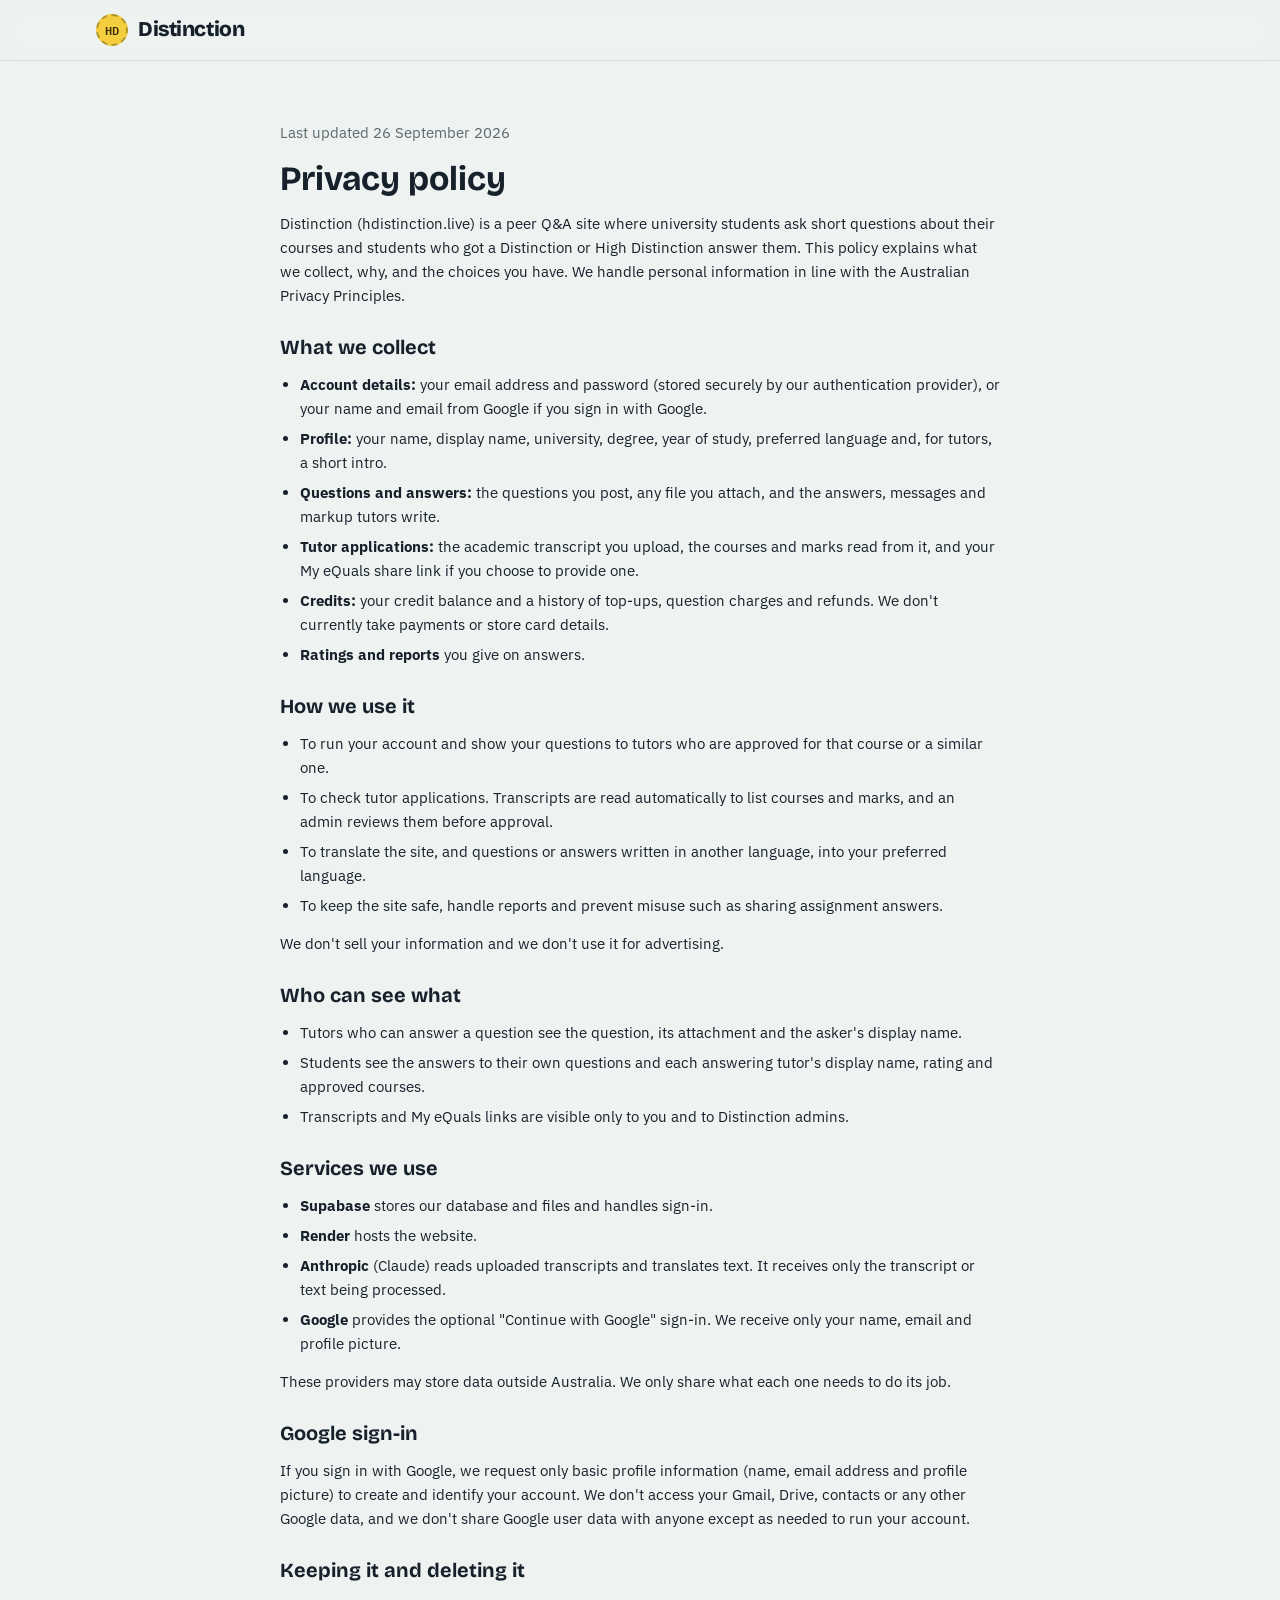
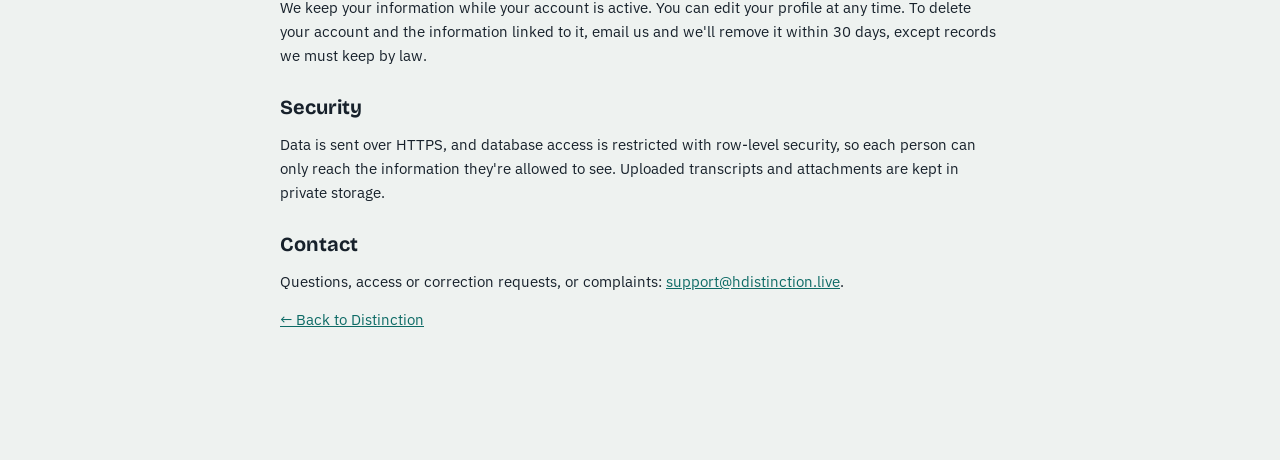
==== privacy.html @ e54ff599 "Add privacy policy page (needed for Google sign-in) and link it in the footer Co-Authored-By: Claude" ====
<!doctype html>
<html lang="en">
<head>
<meta charset="utf-8">
<meta name="viewport" content="width=device-width,initial-scale=1,viewport-fit=cover">
<title>Privacy policy · Distinction</title>
<meta name="description" content="How Distinction collects, uses and protects your information.">
<link rel="preconnect" href="https://fonts.googleapis.com">
<link rel="preconnect" href="https://fonts.gstatic.com" crossorigin>
<link rel="stylesheet" href="https://fonts.googleapis.com/css2?family=Bricolage+Grotesque:opsz,wght@12..96,500;12..96,700;12..96,800&family=IBM+Plex+Sans:wght@400;500;600&family=IBM+Plex+Mono:wght@400;500;600&display=swap">
<link rel="stylesheet" href="styles.css">
<style>
  .legal{max-width:720px;margin:32px auto 64px;display:flex;flex-direction:column;gap:14px;line-height:1.6}
  .legal h1{font-size:34px}
  .legal h2{font-size:20px;margin-top:14px}
  .legal ul{margin:0;padding-left:20px;display:flex;flex-direction:column;gap:6px}
  .legal p,.legal li{font-size:15px}
</style>
</head>
<body>
<header class="top"><div class="wrap"><a class="brand" href="/"><span class="seal">HD</span>Distinction</a></div></header>
<main class="wrap">
<article class="legal">
  <p class="muted">Last updated 26 September 2026</p>
  <h1>Privacy policy</h1>
  <p>Distinction (hdistinction.live) is a peer Q&amp;A site where university students ask short questions about their courses and students who got a Distinction or High Distinction answer them. This policy explains what we collect, why, and the choices you have. We handle personal information in line with the Australian Privacy Principles.</p>

  <h2>What we collect</h2>
  <ul>
    <li><b>Account details:</b> your email address and password (stored securely by our authentication provider), or your name and email from Google if you sign in with Google.</li>
    <li><b>Profile:</b> your name, display name, university, degree, year of study, preferred language and, for tutors, a short intro.</li>
    <li><b>Questions and answers:</b> the questions you post, any file you attach, and the answers, messages and markup tutors write.</li>
    <li><b>Tutor applications:</b> the academic transcript you upload, the courses and marks read from it, and your My eQuals share link if you choose to provide one.</li>
    <li><b>Credits:</b> your credit balance and a history of top-ups, question charges and refunds. We don't currently take payments or store card details.</li>
    <li><b>Ratings and reports</b> you give on answers.</li>
  </ul>

  <h2>How we use it</h2>
  <ul>
    <li>To run your account and show your questions to tutors who are approved for that course or a similar one.</li>
    <li>To check tutor applications. Transcripts are read automatically to list courses and marks, and an admin reviews them before approval.</li>
    <li>To translate the site, and questions or answers written in another language, into your preferred language.</li>
    <li>To keep the site safe, handle reports and prevent misuse such as sharing assignment answers.</li>
  </ul>
  <p>We don't sell your information and we don't use it for advertising.</p>

  <h2>Who can see what</h2>
  <ul>
    <li>Tutors who can answer a question see the question, its attachment and the asker's display name.</li>
    <li>Students see the answers to their own questions and each answering tutor's display name, rating and approved courses.</li>
    <li>Transcripts and My eQuals links are visible only to you and to Distinction admins.</li>
  </ul>

  <h2>Services we use</h2>
  <ul>
    <li><b>Supabase</b> stores our database and files and handles sign-in.</li>
    <li><b>Render</b> hosts the website.</li>
    <li><b>Anthropic</b> (Claude) reads uploaded transcripts and translates text. It receives only the transcript or text being processed.</li>
    <li><b>Google</b> provides the optional "Continue with Google" sign-in. We receive only your name, email and profile picture.</li>
  </ul>
  <p>These providers may store data outside Australia. We only share what each one needs to do its job.</p>

  <h2>Google sign-in</h2>
  <p>If you sign in with Google, we request only basic profile information (name, email address and profile picture) to create and identify your account. We don't access your Gmail, Drive, contacts or any other Google data, and we don't share Google user data with anyone except as needed to run your account.</p>

  <h2>Keeping it and deleting it</h2>
  <p>We keep your information while your account is active. You can edit your profile at any time. To delete your account and the information linked to it, email us and we'll remove it within 30 days, except records we must keep by law.</p>

  <h2>Security</h2>
  <p>Data is sent over HTTPS, and database access is restricted with row-level security, so each person can only reach the information they're allowed to see. Uploaded transcripts and attachments are kept in private storage.</p>

  <h2>Contact</h2>
  <p>Questions, access or correction requests, or complaints: <a href="mailto:support@hdistinction.live">support@hdistinction.live</a>.</p>

  <p><a href="/">← Back to Distinction</a></p>
</article>
</main>
</body>
</html>
---- styles.css ----
/* Distinction styles */
:root{
  --bg:#EEF2F0; --surface:#FFFFFF; --surface-2:#F6F8F7; --ink:#17212B; --muted:#5C6B70; --line:#D5DDDA;
  --accent:#0E6B66; --accent-ink:#FFFFFF; --accent-soft:#DDEFEC;
  --hd:#F4CE3E; --hd-ink:#3B2E00; --dn:#BFE3DE; --dn-ink:#0B4743; --cr:#E3E7E6; --cr-ink:#46545A;
  --danger:#B3261E; --danger-soft:#FBE7E5; --good:#1E7A3C;
  --shadow:0 1px 2px rgba(23,33,43,.06),0 8px 24px rgba(23,33,43,.06);
  --display:"Bricolage Grotesque",ui-sans-serif,system-ui,sans-serif;
  --body:"IBM Plex Sans",ui-sans-serif,system-ui,-apple-system,"Segoe UI",sans-serif;
  --mono:"IBM Plex Mono",ui-monospace,SFMono-Regular,Menlo,Consolas,monospace;
}
@media (prefers-color-scheme: dark){
  :root:not([data-theme="light"]){
    color-scheme:dark;
    --bg:#0F1517; --surface:#172023; --surface-2:#1C272A; --ink:#E4ECEA; --muted:#93A4A6; --line:#2A3639;
    --accent:#4DB6AC; --accent-ink:#06201E; --accent-soft:#1B3533;
    --hd:#E8C13A; --hd-ink:#2A2000; --dn:#23504B; --dn-ink:#CBEFEA; --cr:#2A3437; --cr-ink:#B8C6C8;
    --danger:#F2867E; --danger-soft:#3A1F1D; --good:#6FCF8E;
    --shadow:0 1px 2px rgba(0,0,0,.3),0 8px 24px rgba(0,0,0,.25);
  }
}
:root[data-theme="dark"]{
  color-scheme:dark;
  --bg:#0F1517; --surface:#172023; --surface-2:#1C272A; --ink:#E4ECEA; --muted:#93A4A6; --line:#2A3639;
  --accent:#4DB6AC; --accent-ink:#06201E; --accent-soft:#1B3533;
  --hd:#E8C13A; --hd-ink:#2A2000; --dn:#23504B; --dn-ink:#CBEFEA; --cr:#2A3437; --cr-ink:#B8C6C8;
  --danger:#F2867E; --danger-soft:#3A1F1D; --good:#6FCF8E;
  --shadow:0 1px 2px rgba(0,0,0,.3),0 8px 24px rgba(0,0,0,.25);
}
*{box-sizing:border-box}
body{background:var(--bg);color:var(--ink);font-family:var(--body);font-size:15px;line-height:1.5}
h1,h2,h3{font-family:var(--display);text-wrap:balance;margin:0;line-height:1.15}
p{margin:0}
button,input,select,textarea{font:inherit;color:inherit}
:focus-visible{outline:2px solid var(--accent);outline-offset:2px}
.mono{font-family:var(--mono)}
.muted{color:var(--muted)}
.wrap{max-width:1120px;margin:0 auto;padding-inline:16px}

/* header */
header.top{position:sticky;top:env(safe-area-inset-top,0px);z-index:20;background:color-mix(in srgb,var(--bg) 88%,transparent);backdrop-filter:blur(10px);border-bottom:1px solid var(--line)}
.top .wrap{display:flex;align-items:center;gap:16px;min-height:60px;flex-wrap:wrap;padding-block:8px}
.brand{display:flex;align-items:center;gap:10px;font-family:var(--display);font-weight:800;font-size:21px;letter-spacing:-.02em;text-decoration:none;color:var(--ink)}
.brand .seal{display:grid;place-items:center;width:32px;height:32px;border-radius:50%;background:var(--hd);color:var(--hd-ink);font-family:var(--mono);font-size:12px;font-weight:600;letter-spacing:.02em;border:2px dashed color-mix(in srgb,var(--hd-ink) 35%,transparent)}
nav.tabs{display:flex;gap:4px;flex-wrap:wrap;flex:1}
nav.tabs button{background:none;border:0;padding:8px 12px;border-radius:8px;cursor:pointer;color:var(--muted);font-weight:500}
nav.tabs button:hover{color:var(--ink);background:var(--surface-2)}
nav.tabs button[aria-current="page"]{color:var(--ink);background:var(--surface);box-shadow:inset 0 0 0 1px var(--line)}
.wallet-pill{display:flex;align-items:center;gap:8px;border:1px solid var(--line);background:var(--surface);border-radius:999px;padding:5px 6px 5px 14px;cursor:pointer}
.wallet-pill b{font-family:var(--mono);font-variant-numeric:tabular-nums;font-size:15px}
.wallet-pill span.lbl{font-size:12px;color:var(--muted);text-transform:uppercase;letter-spacing:.06em}
.wallet-pill .plus{background:var(--accent);color:var(--accent-ink);border-radius:999px;padding:3px 10px;font-size:13px;font-weight:600}

main{padding-block:28px 64px}
.view{display:flex;flex-direction:column;gap:28px}

/* buttons */
.btn{display:inline-flex;align-items:center;justify-content:center;gap:6px;border-radius:8px;border:1px solid var(--line);background:var(--surface);padding:8px 14px;cursor:pointer;font-weight:500;white-space:nowrap}
.btn:hover{border-color:var(--muted)}
.btn.primary{background:var(--accent);color:var(--accent-ink);border-color:var(--accent)}
.btn.primary:hover{filter:brightness(1.08)}
.btn.ghost{background:transparent}
.btn.sm{padding:6px 10px;font-size:14px}
.btn:disabled{opacity:.5;cursor:not-allowed}

/* intro */
.intro{display:grid;grid-template-columns:1.2fr 1fr;gap:28px;align-items:end}
.intro h1{font-size:clamp(30px,4.4vw,48px);font-weight:800;letter-spacing:-.03em}
.intro h1 em{font-style:normal;background:linear-gradient(transparent 62%,var(--hd) 62%);padding-inline:2px}
.intro p{color:var(--muted);max-width:52ch;margin-top:12px}
.search{display:flex;flex-direction:column;gap:10px}
.search label{font-size:12px;text-transform:uppercase;letter-spacing:.08em;color:var(--muted);font-weight:600}
.search-box{display:flex;align-items:center;gap:10px;background:var(--surface);border:1.5px solid var(--ink);border-radius:12px;padding:6px 6px 6px 16px}
.search-box input{flex:1;min-width:0;border:0;outline:0;background:transparent;font-family:var(--mono);font-size:20px;letter-spacing:.04em;text-transform:uppercase;padding-block:8px}
.search-box input::placeholder{text-transform:none;letter-spacing:0;font-family:var(--body);font-size:16px;color:var(--muted)}
.chips{display:flex;flex-wrap:wrap;gap:6px}
.chip{font-family:var(--mono);font-size:13px;border:1px solid var(--line);background:var(--surface);border-radius:999px;padding:3px 10px;cursor:pointer}
.chip:hover,.chip[aria-pressed="true"]{border-color:var(--accent);color:var(--accent)}

.results-head{display:flex;justify-content:space-between;align-items:baseline;gap:12px;flex-wrap:wrap}
.results-head h2{font-size:20px}

.grid{display:grid;grid-template-columns:repeat(auto-fill,minmax(320px,1fr));gap:16px}
.tutor{background:var(--surface);border:1px solid var(--line);border-radius:14px;padding:18px;display:flex;flex-direction:column;gap:14px}
.tutor.mine{border-color:var(--accent);box-shadow:0 0 0 1px var(--accent)}
.t-head{display:flex;gap:12px;align-items:flex-start}
.avatar{flex:none;width:44px;height:44px;border-radius:50%;display:grid;place-items:center;font-family:var(--display);font-weight:700;font-size:17px;background:var(--accent-soft);color:var(--accent)}
.t-head h3{font-size:18px;font-weight:700}
.t-meta{font-size:13px;color:var(--muted)}
.verified{display:inline-flex;align-items:center;gap:4px;font-size:12px;color:var(--good);font-weight:500;margin-top:2px}
.tag-ex{font-size:11px;text-transform:uppercase;letter-spacing:.06em;color:var(--muted);border:1px solid var(--line);padding:1px 6px;border-radius:4px;margin-left:auto;flex:none}
.courses{list-style:none;margin:0;padding:0;display:flex;flex-direction:column;border-top:1px dashed var(--line)}
.courses li{display:grid;grid-template-columns:auto 1fr auto;gap:10px;align-items:center;padding:7px 0;border-bottom:1px dashed var(--line);font-size:14px}
.courses li.hit{background:var(--accent-soft);margin-inline:-8px;padding-inline:8px;border-radius:6px;border-bottom-color:transparent}
.courses .code{font-family:var(--mono);font-weight:600;font-size:13px}
.courses .ttl{color:var(--muted);overflow:hidden;text-overflow:ellipsis;white-space:nowrap;min-width:0}
.grade{display:inline-flex;align-items:center;gap:6px;font-family:var(--mono);font-size:12px;font-variant-numeric:tabular-nums}
.badge{display:inline-block;font-family:var(--mono);font-weight:600;font-size:11px;letter-spacing:.04em;padding:2px 6px;border-radius:4px}
.badge.HD{background:var(--hd);color:var(--hd-ink)}
.badge.DN{background:var(--dn);color:var(--dn-ink)}
.badge.CR,.badge.PS,.badge.FL,.badge.NA{background:var(--cr);color:var(--cr-ink)}
.t-foot{display:flex;justify-content:space-between;align-items:center;gap:10px;flex-wrap:wrap;margin-top:auto}
.prices{display:flex;gap:14px;font-size:13px;color:var(--muted)}
.prices b{font-family:var(--mono);color:var(--ink);font-variant-numeric:tabular-nums}
.t-actions{display:flex;gap:8px}
.empty{background:var(--surface);border:1px dashed var(--line);border-radius:14px;padding:28px;text-align:center;color:var(--muted)}

/* panels */
.panel{background:var(--surface);border:1px solid var(--line);border-radius:14px;padding:22px;display:flex;flex-direction:column;gap:16px}
.panel h2{font-size:22px}
.eyebrow{font-size:12px;text-transform:uppercase;letter-spacing:.08em;color:var(--muted);font-weight:600}
.two{display:grid;grid-template-columns:1fr 1fr;gap:16px}
.drop{border:1.5px dashed var(--line);border-radius:12px;padding:22px;display:flex;flex-direction:column;align-items:center;gap:8px;text-align:center;background:var(--surface-2);cursor:pointer;min-height:170px;justify-content:center}
.drop.over{border-color:var(--accent);background:var(--accent-soft)}
.drop strong{font-family:var(--display);font-size:17px}
.drop .file{font-family:var(--mono);font-size:13px;color:var(--accent)}
textarea,input[type=text],input[type=number],input[type=url],input[type=email],input[type=password],select{width:100%;border:1px solid var(--line);background:var(--surface);border-radius:8px;padding:9px 11px}
textarea{resize:vertical;min-height:170px;font-family:var(--mono);font-size:13px}
textarea.prose{font-family:var(--body);font-size:15px;min-height:110px}
.field{display:flex;flex-direction:column;gap:6px}
.field>span{font-size:13px;font-weight:500}
.field small{color:var(--muted);font-size:12px}
.row{display:flex;gap:10px;flex-wrap:wrap;align-items:center}
.status{font-size:14px;padding:10px 12px;border-radius:8px;background:var(--surface-2);border:1px solid var(--line)}
.status.err{background:var(--danger-soft);border-color:transparent;color:var(--danger)}
.status.ok{background:var(--accent-soft);border-color:transparent;color:var(--accent)}
.spin{display:inline-block;width:12px;height:12px;border:2px solid currentColor;border-right-color:transparent;border-radius:50%;animation:sp .8s linear infinite;vertical-align:-1px;margin-right:6px}
@keyframes sp{to{transform:rotate(360deg)}}

.table-wrap{overflow-x:auto;border:1px solid var(--line);border-radius:10px}
table{border-collapse:collapse;width:100%;font-size:14px;min-width:560px}
th,td{text-align:left;padding:9px 12px;border-bottom:1px solid var(--line)}
th{font-size:12px;text-transform:uppercase;letter-spacing:.06em;color:var(--muted);font-weight:600;background:var(--surface-2)}
tr:last-child td{border-bottom:0}
td.num{font-family:var(--mono);font-variant-numeric:tabular-nums}
tr.ineligible td{color:var(--muted)}
.elig{font-size:12px;font-weight:600}
.elig.yes{color:var(--good)}

/* tests */
.test{background:var(--surface);border:1px solid var(--line);border-radius:14px;padding:18px;display:flex;flex-direction:column;gap:12px}
.test h3{font-size:18px}
.test .by{font-size:13px;color:var(--muted)}
.meter{height:6px;border-radius:999px;background:var(--surface-2);overflow:hidden;border:1px solid var(--line)}
.meter i{display:block;height:100%;background:var(--accent)}
.test-stats{display:flex;justify-content:space-between;font-size:13px;color:var(--muted);gap:8px;flex-wrap:wrap}
.reward{font-family:var(--mono);font-weight:600;color:var(--ink)}
.cost{font-family:var(--mono);font-variant-numeric:tabular-nums;font-size:14px}

/* wallet */
.wallet-grid{display:grid;grid-template-columns:1fr 1.3fr;gap:16px;align-items:start}
.balance{font-family:var(--display);font-size:56px;font-weight:800;letter-spacing:-.03em;font-variant-numeric:tabular-nums;line-height:1}
.packs{display:grid;grid-template-columns:repeat(3,1fr);gap:10px}
.pack{border:1px solid var(--line);border-radius:10px;padding:14px;display:flex;flex-direction:column;gap:4px;background:var(--surface-2);cursor:pointer;text-align:left}
.pack:hover{border-color:var(--accent)}
.pack b{font-family:var(--mono);font-size:20px}
.pack small{color:var(--muted)}
.list{list-style:none;margin:0;padding:0}
.list li{display:flex;justify-content:space-between;gap:12px;padding:10px 0;border-bottom:1px solid var(--line);font-size:14px}
.list li:last-child{border-bottom:0}
.amt{font-family:var(--mono);font-variant-numeric:tabular-nums;font-weight:600}
.amt.pos{color:var(--good)}
.sess .when{font-size:12px;color:var(--muted)}

/* modal */
.overlay{position:fixed;inset:0;background:rgba(10,16,18,.5);display:grid;place-items:center;padding:16px;z-index:50}
.modal{background:var(--surface);color:var(--ink);border-radius:14px;max-width:520px;width:100%;max-height:90vh;overflow:auto;padding:22px;display:flex;flex-direction:column;gap:14px;box-shadow:var(--shadow)}
.modal h3{font-size:20px}
.slots{display:grid;grid-template-columns:repeat(auto-fill,minmax(130px,1fr));gap:8px}
.slot{border:1px solid var(--line);background:var(--surface-2);border-radius:8px;padding:8px;cursor:pointer;font-size:13px;text-align:left}
.slot[aria-pressed="true"]{border-color:var(--accent);background:var(--accent-soft);color:var(--accent)}
.toast{position:fixed;left:50%;bottom:calc(20px + env(safe-area-inset-bottom,0px));transform:translateX(-50%);background:var(--ink);color:var(--bg);padding:10px 16px;border-radius:10px;font-size:14px;z-index:60;box-shadow:var(--shadow);max-width:calc(100% - 32px)}

.how{display:grid;grid-template-columns:repeat(3,1fr);gap:16px}
.how div{display:flex;flex-direction:column;gap:4px}
.how b{font-family:var(--display);font-size:16px}
.how p{color:var(--muted);font-size:14px}
.stepno{font-family:var(--mono);font-size:12px;color:var(--accent);font-weight:600}

/* glass dropdown */
.gsel{position:relative}
.gsel-btn{width:100%;display:flex;align-items:center;justify-content:space-between;gap:10px;padding:10px 12px;border-radius:11px;border:1px solid var(--line);
  background:linear-gradient(180deg,color-mix(in srgb,var(--surface) 88%,#fff 12%),var(--surface));
  box-shadow:inset 0 1px 0 color-mix(in srgb,#fff 55%,transparent),0 1px 2px rgba(15,25,30,.05);cursor:pointer;text-align:left;
  transition:border-color .18s ease,box-shadow .18s ease}
.gsel-btn:hover{border-color:color-mix(in srgb,var(--accent) 45%,var(--line))}
.gsel.open .gsel-btn{border-color:var(--accent);box-shadow:0 0 0 3px color-mix(in srgb,var(--accent) 18%,transparent)}
.gsel-val{display:flex;align-items:baseline;gap:8px;min-width:0;overflow:hidden}
.gsel-val>span{white-space:nowrap;overflow:hidden;text-overflow:ellipsis}
.gsel-val .mono{font-weight:600}
.gsel-sub{color:var(--muted);font-size:13px}
.gsel-chev{flex:none;color:var(--muted);transition:transform .22s cubic-bezier(.2,.8,.2,1)}
.gsel.open .gsel-chev{transform:rotate(180deg);color:var(--accent)}
.gsel-pop{position:absolute;left:0;right:0;top:calc(100% + 6px);z-index:30;padding:6px;border-radius:14px;
  background:color-mix(in srgb,var(--surface) 68%,transparent);
  -webkit-backdrop-filter:blur(22px) saturate(170%);backdrop-filter:blur(22px) saturate(170%);
  border:1px solid color-mix(in srgb,var(--ink) 10%,transparent);
  box-shadow:0 24px 48px -16px rgba(10,20,25,.38),0 2px 6px rgba(10,20,25,.08),inset 0 1px 0 color-mix(in srgb,#fff 40%,transparent);
  opacity:0;transform:translateY(-6px) scale(.98);transform-origin:top center;visibility:hidden;pointer-events:none;
  transition:opacity .16s ease,transform .22s cubic-bezier(.2,.8,.2,1),visibility 0s linear .22s}
.gsel.open .gsel-pop{opacity:1;transform:none;visibility:visible;pointer-events:auto;transition-delay:0s}
.gsel-search{width:100%;border:1px solid color-mix(in srgb,var(--ink) 10%,transparent);background:color-mix(in srgb,var(--surface) 70%,transparent);border-radius:9px;padding:8px 10px;margin-bottom:4px;font-size:14px;outline:none}
.gsel-search:focus{border-color:var(--accent)}
.gsel-list{list-style:none;margin:0;padding:0;max-height:264px;overflow:auto;overscroll-behavior:contain;outline:none;scrollbar-width:thin}
.gsel-list li{display:grid;grid-template-columns:auto 1fr auto;gap:10px;align-items:baseline;padding:8px 10px;border-radius:9px;cursor:pointer;transition:background-color .12s ease}
.gsel-list li.active{background:color-mix(in srgb,var(--accent) 13%,transparent)}
.gsel-list .o-main{font-weight:500;white-space:nowrap}
.gsel-list .o-main.mono{font-weight:600;font-size:13px}
.gsel-list .o-sub{color:var(--muted);font-size:13px;overflow:hidden;text-overflow:ellipsis;white-space:nowrap;min-width:0}
.gsel-list .o-tick{color:var(--accent);opacity:0;align-self:center}
.gsel-list li[aria-selected="true"] .o-tick{opacity:1}
.gsel-list li[aria-selected="true"] .o-main{color:var(--accent)}
.gsel-list li.gsel-empty{display:block;color:var(--muted);font-size:13px;cursor:default}
/* answer boxes */
.boxes{display:grid;grid-template-columns:repeat(3,1fr);gap:8px}
.boxes label{position:relative;cursor:pointer}
.boxes input{position:absolute;opacity:0;inset:0;margin:0;cursor:pointer}
.box{display:flex;flex-direction:column;align-items:flex-start;gap:0;padding:10px 12px;border:1px solid var(--line);border-radius:10px;background:var(--surface-2);transition:border-color .15s,background-color .15s,box-shadow .15s}
.box b{font-family:var(--display);font-size:22px;line-height:1.1}
.box small{color:var(--muted);font-size:12px}
.box em{font-style:normal;font-family:var(--mono);font-size:13px;font-weight:600;margin-top:6px;color:var(--ink)}
.boxes input:checked+.box{border-color:var(--accent);background:var(--accent-soft);box-shadow:0 0 0 1px var(--accent)}
.boxes input:checked+.box em{color:var(--accent)}
.boxes input:focus-visible+.box{outline:2px solid var(--accent);outline-offset:2px}
.plus-cr{font-style:normal;font-family:var(--mono);font-size:11px;font-weight:600;opacity:.8;margin-left:4px}
.costline .sep{margin-inline:6px;opacity:.5}
.fast{display:inline-flex;align-items:center;gap:10px;margin-top:16px!important;font-weight:600;color:var(--accent)!important;background:var(--accent-soft);padding:6px 14px 6px 12px;border-radius:999px;font-size:15px}
.pulse{width:8px;height:8px;border-radius:50%;background:var(--accent);box-shadow:0 0 0 0 color-mix(in srgb,var(--accent) 50%,transparent);animation:pl 1.8s ease-out infinite}
@keyframes pl{to{box-shadow:0 0 0 10px transparent}}
@media (prefers-reduced-motion:reduce){.gsel-pop,.gsel-chev,.pulse{transition:none;animation:none}}
/* cross-uni + tagline */
.simline{display:flex;flex-wrap:wrap;gap:6px;align-items:center;font-size:13px;width:100%;margin-top:2px}
.simchip{display:inline-flex;gap:4px;align-items:baseline;font-family:var(--mono);font-size:11px;border:1px dashed color-mix(in srgb,var(--accent) 45%,var(--line));color:var(--accent);border-radius:999px;padding:1px 8px;white-space:nowrap}
.simchip b{font-family:var(--body);font-size:10px;letter-spacing:.06em;font-weight:700}
.tagline{font-family:var(--display);font-weight:700;font-size:15px;letter-spacing:.01em;color:var(--accent)!important;margin:0 0 10px!important;display:flex;align-items:center;gap:10px}
.tagline::before{content:"";width:28px;height:2px;background:var(--hd);border-radius:2px}
.foot{border-top:1px solid var(--line);padding-block:22px}
.foot .wrap{display:flex;justify-content:space-between;align-items:center;gap:12px;flex-wrap:wrap}
.foot-line{font-family:var(--display);font-weight:700;font-size:18px;letter-spacing:-.01em}
/* compact composer */
.panel.composer{gap:12px;padding:18px}
.composer .field{gap:5px}
.two.tight{gap:10px}
.gsel.pop-right .gsel-pop{left:auto;right:0;width:min(400px,calc(100vw - 32px))}
.attach{margin-top:2px}
.attach-btn{color:var(--accent);text-decoration:none;font-weight:600;font-size:13px}
.boxes .box{flex-direction:row;align-items:baseline;gap:6px;padding:8px 10px}
.boxes .box b{font-size:18px}
.boxes .box em{margin:0 0 0 auto}
.post-row{display:flex;align-items:flex-end;gap:12px;border-top:1px dashed var(--line);padding-top:12px;flex-wrap:wrap}
.post-row .dur{flex:1;min-width:140px}
.total{display:flex;flex-direction:column;align-items:flex-end;line-height:1.2;min-width:158px}
.total small{font-size:11px;color:var(--muted);white-space:nowrap}
.total b{font-size:18px}
.post-row .btn{padding-block:10px}
@media (max-width:820px){.gsel.pop-right .gsel-pop{left:0;right:0;width:auto}}
/* earning pitch */
.pitch{display:grid;grid-template-columns:1.1fr 1fr;gap:16px;background:var(--surface);border:1px solid var(--line);border-radius:14px;padding:18px}
.pitch-big{font-family:var(--display);font-size:30px;font-weight:800;letter-spacing:-.02em;line-height:1.1;margin:4px 0 6px}
.pitch-big b{background:linear-gradient(transparent 60%,var(--hd) 60%);padding-inline:2px}
.pitch p{font-size:14px;color:var(--muted)}
.pitch-now{margin-top:10px;font-size:13px}
.pitch-now b{font-family:var(--mono)}
.goals{display:flex;flex-direction:column;gap:12px}
.goal{display:flex;flex-direction:column;gap:6px;font-size:14px}
.goal small{color:var(--muted);font-size:12px}
.recruit{display:flex;justify-content:space-between;align-items:center;gap:12px;flex-wrap:wrap;margin-top:22px;padding:14px 16px;border-radius:12px;border:1px dashed color-mix(in srgb,var(--accent) 50%,var(--line));background:var(--accent-soft);color:var(--ink);text-decoration:none;font-size:14px}
.recruit:hover{border-style:solid}
.recruit-go{font-weight:600;color:var(--accent);white-space:nowrap}
@media (max-width:700px){.pitch{grid-template-columns:1fr}}
.urgent-check{margin-top:4px;padding:8px 10px;border:1px dashed var(--line);border-radius:10px}
.urgent-check:has(input:checked){border-style:solid;border-color:var(--hd);background:color-mix(in srgb,var(--hd) 16%,transparent)}
/* tutor profile */
.qgrid{display:grid;grid-template-columns:repeat(auto-fill,minmax(340px,1fr));gap:16px;align-items:start}
.tutor-layout{display:grid;grid-template-columns:340px 1fr;gap:20px;align-items:start}
.prof{gap:14px}
.avatar.lg{width:60px;height:60px;font-size:22px}
.avatar.sm{width:36px;height:36px;font-size:14px}
.rating-row{display:flex;align-items:center;gap:14px}
.rating-big{font-family:var(--display);font-size:44px;font-weight:800;letter-spacing:-.03em;line-height:1}
.stars{color:var(--hd);letter-spacing:1px;white-space:nowrap}
.stars .off{color:var(--line)}
.stats{display:grid;grid-template-columns:repeat(3,1fr);gap:8px;border-block:1px solid var(--line);padding-block:12px}
.stats div{display:flex;flex-direction:column}
.stats b{font-family:var(--mono);font-size:18px;font-variant-numeric:tabular-nums}
.stats span{font-size:12px;color:var(--muted)}
.review{border-top:1px solid var(--line);padding-block:10px;display:flex;flex-direction:column;gap:4px}
.earn-strip{display:flex;align-items:center;gap:20px;flex-wrap:wrap;background:var(--ink);color:var(--bg);border-radius:14px;padding:18px 20px}
.earn-amt{font-family:var(--display);font-size:34px;font-weight:800;letter-spacing:-.02em;line-height:1.1;font-variant-numeric:tabular-nums}
.earn-rules{display:flex;flex-direction:column;gap:2px;font-size:13px;opacity:.85;flex:1;min-width:200px}
.earn-rules b{font-family:var(--mono)}
.earn-rules .ebr b{color:var(--hd)}
.earn-strip .btn{background:var(--bg);color:var(--ink);border-color:transparent}
.tq-head{display:flex;gap:12px;align-items:flex-start}
.reward-box{display:flex;flex-direction:column;align-items:flex-end;text-align:right;flex:none}
.reward-box b{font-family:var(--display);font-size:28px;font-weight:800;line-height:1}
.reward-box small{font-size:12px;color:var(--muted)}
.reward-box.eb b{color:var(--ink)}
.eb-tag{font-size:11px;font-weight:700;text-transform:uppercase;letter-spacing:.06em;background:var(--hd);color:var(--hd-ink);padding:2px 7px;border-radius:4px;margin-bottom:4px}
.tq.done{opacity:.75}
.rate{display:inline-flex;gap:2px}
.rate button{background:none;border:0;padding:0 2px;font-size:20px;line-height:1;color:var(--line);cursor:pointer;transition:color .12s}
.rate:hover button{color:var(--hd)}
.rate button:hover~button{color:var(--line)}
@media (max-width:900px){.tutor-layout{grid-template-columns:1fr}}
/* ask board */
.seg{display:flex;border:1px solid var(--line);border-radius:8px;overflow:hidden;background:var(--surface-2)}
.seg label{flex:1;position:relative;cursor:pointer}
.seg input{position:absolute;opacity:0;inset:0;margin:0;cursor:pointer}
.seg span{display:block;text-align:center;padding:8px 10px;font-size:14px;font-weight:600;color:var(--muted);border-right:1px solid var(--line)}
.seg label:last-child span{border-right:0}
.seg input:checked+span{background:var(--accent);color:var(--accent-ink);font-weight:600}
.seg input:focus-visible+span{outline:2px solid var(--accent);outline-offset:-3px}
.check{display:flex;gap:8px;align-items:center;font-size:14px;cursor:pointer}
.check input{width:16px;height:16px;accent-color:var(--accent)}
.words{font-family:var(--mono);font-size:12px;color:var(--muted);font-variant-numeric:tabular-nums}
.words.over{color:var(--danger);font-weight:600}
.attach{display:flex;gap:10px;align-items:center;flex-wrap:wrap}
.fchip{display:inline-flex;gap:8px;align-items:center;font-size:13px;border:1px solid var(--line);background:var(--surface-2);border-radius:6px;padding:4px 8px;max-width:100%;overflow:hidden;text-overflow:ellipsis}
.q-attach{display:flex;flex-direction:column;gap:6px;align-items:flex-start}
.q-attach img{max-height:160px;border-radius:8px;border:1px solid var(--line)}
.tagchip{font-size:11px;text-transform:uppercase;letter-spacing:.05em;border:1px solid var(--line);border-radius:4px;padding:1px 6px}
.eq{font-size:12px;color:var(--good);font-weight:500}
.q-exp{font-size:12px;font-family:var(--mono);color:var(--muted)}
.q-exp.live{color:var(--accent);font-weight:600}
.q.closed{opacity:.85}
.costline{display:flex;justify-content:space-between;align-items:baseline;border-top:1px dashed var(--line);padding-top:12px;font-size:14px;color:var(--muted)}
.costline b{font-size:18px;color:var(--ink)}
.composer{gap:14px}
.code-input{font-family:var(--mono);font-size:18px;letter-spacing:.04em;text-transform:uppercase}
.code-input::placeholder{text-transform:none;letter-spacing:0;font-family:var(--body);font-size:15px}
.reach{font-size:14px;display:flex;gap:8px;align-items:center;flex-wrap:wrap}
.reach .dots{display:flex}
.reach .dots span{width:22px;height:22px;border-radius:50%;background:var(--hd);color:var(--hd-ink);font-size:10px;font-weight:700;display:grid;place-items:center;border:2px solid var(--surface);margin-left:-6px;font-family:var(--mono)}
.reach .dots span:first-child{margin-left:0}
.board{display:grid;grid-template-columns:1fr 1fr;gap:20px;align-items:start}
.col{display:flex;flex-direction:column;gap:12px}
.col>h2{font-size:20px}
.col>p.sub{font-size:14px;color:var(--muted);margin-top:-6px}
.q{background:var(--surface);border:1px solid var(--line);border-radius:14px;padding:16px;display:flex;flex-direction:column;gap:12px}
.q-top{display:flex;justify-content:space-between;align-items:center;gap:8px;flex-wrap:wrap}
.q-code{font-family:var(--mono);font-weight:600;font-size:13px;background:var(--accent-soft);color:var(--accent);padding:2px 8px;border-radius:6px}
.q-time{font-size:12px;color:var(--muted)}
.q-text{font-size:15px}
.q-pay{font-size:13px;color:var(--muted);display:flex;gap:6px;align-items:center;flex-wrap:wrap}
.slotbar{display:flex;gap:4px}
.slotbar i{width:22px;height:6px;border-radius:3px;background:var(--line)}
.slotbar i.on{background:var(--accent)}
.ans{border-top:1px dashed var(--line);padding-top:10px;display:flex;flex-direction:column;gap:6px}
.ans-head{display:flex;align-items:center;gap:8px;flex-wrap:wrap;font-size:13px}
.ord{font-family:var(--mono);font-size:11px;font-weight:600;background:var(--ink);color:var(--bg);padding:2px 6px;border-radius:4px}
.ans p{font-size:14px;white-space:pre-wrap}
.ans.reported p{text-decoration:line-through;color:var(--muted)}
.paid{margin-left:auto;font-family:var(--mono);font-size:12px;color:var(--good);font-weight:600}
.linkbtn{background:none;border:0;padding:0;color:var(--muted);font-size:12px;text-decoration:underline;cursor:pointer}
.waiting{font-size:13px;color:var(--muted)}
.locked{background:var(--surface-2);border:1px dashed var(--line);border-radius:14px;padding:18px;display:flex;flex-direction:column;gap:10px;align-items:flex-start}

@media (max-width:820px){
  .board{grid-template-columns:1fr}
  .intro,.two,.wallet-grid,.how{grid-template-columns:1fr}
  .packs{grid-template-columns:1fr 1fr 1fr}
}
@media (max-width:480px){
  .packs{grid-template-columns:1fr}
  .grid{grid-template-columns:1fr}
  .search-box input{font-size:17px}
}
@media (prefers-reduced-motion:reduce){.spin{animation:none}}
/* stable layout: long dropdown values truncate instead of resizing columns */
.intro{grid-template-columns:minmax(0,1.2fr) minmax(0,1fr)}
.two{grid-template-columns:minmax(0,1fr) minmax(0,1fr)}
.field,.gsel,.gsel-btn{min-width:0}
.gsel-val{flex:1}
.gsel-val>span:first-child{flex:none}
.gsel-sub{min-width:0}
@media (max-width:820px){.intro,.two{grid-template-columns:minmax(0,1fr)}}

/* ===== App additions ===== */
:root{color-scheme:light;padding-top:env(safe-area-inset-top,0px);padding-bottom:env(safe-area-inset-bottom,0px)}
body{margin:0}
img{max-width:100%}
[hidden]{display:none!important}
a{color:var(--accent)}
.boot{display:grid;place-items:center;min-height:60vh;color:var(--muted)}
.top .wrap{justify-content:space-between}
.auth-area{display:flex;align-items:center;gap:8px;margin-left:auto}
.avatar-btn{display:flex;align-items:center;gap:8px;border:1px solid var(--line);background:var(--surface);border-radius:999px;padding:4px 12px 4px 4px;cursor:pointer;font-weight:500}
.avatar-btn .avatar{width:30px;height:30px;font-size:12px}
.menu{position:absolute;right:16px;top:58px;background:var(--surface);border:1px solid var(--line);border-radius:12px;box-shadow:var(--shadow);padding:6px;min-width:200px;z-index:40;display:flex;flex-direction:column}
.menu a,.menu button{all:unset;cursor:pointer;padding:9px 12px;border-radius:8px;font-size:14px}
.menu a:hover,.menu button:hover{background:var(--surface-2)}
.menu .who{padding:8px 12px 10px;border-bottom:1px solid var(--line);margin-bottom:4px;font-size:13px;color:var(--muted)}
.narrow{max-width:460px;margin:0 auto;width:100%}
.medium{max-width:760px;margin:0 auto;width:100%}
.auth-card{display:flex;flex-direction:column;gap:14px}
.auth-card h1{font-size:28px}
.divider{display:flex;align-items:center;gap:10px;color:var(--muted);font-size:12px;text-transform:uppercase;letter-spacing:.08em}
.divider::before,.divider::after{content:"";flex:1;height:1px;background:var(--line)}
.btn.block{width:100%}
.btn.google{gap:10px}
.role-pick{display:grid;grid-template-columns:1fr 1fr;gap:10px}
.role-pick label{position:relative;cursor:pointer}
.role-pick input{position:absolute;opacity:0;inset:0}
.role-pick .role{display:flex;flex-direction:column;gap:2px;border:1px solid var(--line);border-radius:12px;padding:12px;background:var(--surface-2);height:100%}
.role-pick .role b{font-family:var(--display);font-size:17px}
.role-pick .role small{color:var(--muted);font-size:12px}
.role-pick input:checked+.role{border-color:var(--accent);background:var(--accent-soft);box-shadow:0 0 0 1px var(--accent)}
.role-pick input:focus-visible+.role{outline:2px solid var(--accent);outline-offset:2px}
.muted-link{background:none;border:0;color:var(--accent);cursor:pointer;padding:0;font-size:14px}
.steps{display:flex;gap:6px;flex-wrap:wrap}
.steps span{font-size:12px;font-weight:600;letter-spacing:.04em;padding:4px 10px;border-radius:999px;background:var(--surface-2);color:var(--muted);border:1px solid var(--line)}
.steps span.on{background:var(--accent);color:var(--accent-ink);border-color:var(--accent)}
.steps span.done{color:var(--accent);border-color:var(--accent)}
.chips-input{display:flex;flex-wrap:wrap;gap:6px;align-items:center;border:1px solid var(--line);border-radius:8px;padding:6px;background:var(--surface)}
.chips-input input{border:0!important;flex:1;min-width:120px;padding:4px!important;background:transparent;outline:none}
.chip-x{display:inline-flex;align-items:center;gap:6px;font-family:var(--mono);font-size:12px;background:var(--accent-soft);color:var(--accent);border-radius:999px;padding:3px 4px 3px 10px}
.chip-x button{all:unset;cursor:pointer;width:18px;height:18px;display:grid;place-items:center;border-radius:50%}
.chip-x button:hover{background:color-mix(in srgb,var(--accent) 20%,transparent)}
.tx-table input{padding:6px 8px!important;font-size:14px}
.tx-table td{padding:6px 8px}
.tx-table .num input{width:70px}
.agree{display:flex;flex-direction:column;gap:8px}
.agree .check{align-items:flex-start}
.agree .check input{margin-top:3px}
.pending-card{display:flex;flex-direction:column;gap:10px;align-items:flex-start}
.status-pill{display:inline-flex;align-items:center;gap:6px;font-size:12px;font-weight:700;text-transform:uppercase;letter-spacing:.06em;padding:3px 10px;border-radius:999px}
.status-pill.pending{background:color-mix(in srgb,var(--hd) 30%,transparent);color:var(--ink)}
.status-pill.approved{background:var(--accent-soft);color:var(--accent)}
.status-pill.rejected{background:var(--danger-soft);color:var(--danger)}
.status-pill.open{background:var(--accent-soft);color:var(--accent)}
.status-pill.closed{background:var(--surface-2);color:var(--muted)}
.q-link{text-decoration:none;color:inherit;display:block}
.q-link:hover .q{border-color:var(--accent)}
.bubbles{display:flex;flex-direction:column;gap:6px;align-items:flex-start}
.bubble{background:var(--surface-2);border:1px solid var(--line);border-radius:14px 14px 14px 4px;padding:9px 12px;font-size:14px;max-width:100%;white-space:pre-wrap;overflow-wrap:anywhere}
.answer-card{background:var(--surface);border:1px solid var(--line);border-radius:14px;padding:16px;display:flex;flex-direction:column;gap:12px}
.answer-card.active{border-color:var(--accent);box-shadow:0 0 0 1px var(--accent)}
.stars-in{display:inline-flex;gap:2px}
.stars-in button{all:unset;cursor:pointer;font-size:22px;color:var(--line);padding:0 1px}
.stars-in button.on{color:var(--hd)}
/* document viewer + drawing */
.doc-wrap{display:flex;flex-direction:column;gap:12px}
.doc-toolbar{position:sticky;top:calc(env(safe-area-inset-top,0px) + 64px);z-index:15;display:flex;flex-wrap:wrap;gap:6px;align-items:center;background:var(--surface);border:1px solid var(--line);border-radius:12px;padding:8px;box-shadow:var(--shadow)}
.tool{border:1px solid var(--line);background:var(--surface-2);border-radius:8px;padding:6px 10px;font-size:13px;cursor:pointer;display:inline-flex;align-items:center;gap:6px}
.tool[aria-pressed="true"]{background:var(--accent);color:var(--accent-ink);border-color:var(--accent)}
.swatch{width:22px;height:22px;border-radius:50%;border:2px solid var(--surface);box-shadow:0 0 0 1px var(--line);cursor:pointer}
.swatch[aria-pressed="true"]{box-shadow:0 0 0 2px var(--ink)}
.pages{display:flex;flex-direction:column;gap:14px;align-items:center}
.page{position:relative;width:100%;max-width:820px;background:#fff;border:1px solid var(--line);border-radius:6px;overflow:hidden;box-shadow:var(--shadow);touch-action:none}
.page.readonly{touch-action:auto}
.page canvas{display:block;width:100%;height:auto}
.page canvas.ink{position:absolute;inset:0;width:100%;height:100%}
.page .note{position:absolute;transform:translate(-4px,-4px);max-width:46%;background:#FFF6C7;color:#2A2000;border:1px solid #E8C13A;border-radius:10px 10px 10px 2px;padding:6px 8px;font:500 13px/1.35 var(--body);box-shadow:0 2px 6px rgba(0,0,0,.15);white-space:pre-wrap;overflow-wrap:anywhere;min-width:60px}
.page .note[contenteditable="true"]{outline:2px solid var(--accent);cursor:text}
.page .note .del{position:absolute;top:-9px;right:-9px;width:18px;height:18px;border-radius:50%;background:var(--danger);color:#fff;border:0;font-size:12px;line-height:18px;cursor:pointer;padding:0}
.page.mode-note{cursor:copy}
.page.mode-pen{cursor:crosshair}
.page-label{font-size:12px;color:var(--muted);align-self:flex-start;max-width:820px;width:100%;margin:0 auto}
.composer-bubbles{display:flex;flex-direction:column;gap:8px}
.composer-bubbles .b-row{display:flex;gap:6px;align-items:flex-start}
.composer-bubbles textarea{min-height:64px!important;font-family:var(--body)!important;font-size:15px!important}
.counter{font-family:var(--mono);font-size:12px;color:var(--muted)}
.counter.over{color:var(--danger)}
.answer-layout{display:grid;grid-template-columns:minmax(0,1.4fr) minmax(0,1fr);gap:20px;align-items:start}
.answer-side{position:sticky;top:calc(env(safe-area-inset-top,0px) + 76px);display:flex;flex-direction:column;gap:12px}
.answer-tabs{display:flex;gap:6px;flex-wrap:wrap}
.admin-grid{display:grid;grid-template-columns:minmax(0,1.3fr) minmax(0,1fr);gap:20px;align-items:start}
.app-list{display:flex;flex-direction:column;gap:8px}
.app-item{all:unset;cursor:pointer;display:flex;justify-content:space-between;gap:10px;padding:12px 14px;border:1px solid var(--line);border-radius:10px;background:var(--surface)}
.app-item[aria-current="true"]{border-color:var(--accent);box-shadow:0 0 0 1px var(--accent)}
.kv{display:grid;grid-template-columns:auto 1fr;gap:4px 12px;font-size:14px}
.kv dt{color:var(--muted)}
.kv dd{margin:0}
.hero-land{display:grid;grid-template-columns:minmax(0,1.2fr) minmax(0,1fr);gap:28px;align-items:center}
.hero-land h1{font-size:clamp(34px,5vw,56px);font-weight:800;letter-spacing:-.03em}
.hero-land h1 em{font-style:normal;background:linear-gradient(transparent 62%,var(--hd) 62%);padding-inline:2px}
.cta-row{display:flex;gap:10px;flex-wrap:wrap;margin-top:18px}
.two-up{display:grid;grid-template-columns:1fr 1fr;gap:16px}
.feature{display:flex;flex-direction:column;gap:8px}
.feature ul{margin:0;padding-left:18px;color:var(--muted);font-size:14px;display:flex;flex-direction:column;gap:4px}
.demo-q{transform:rotate(-1deg)}
.speed-note{font-size:13px;color:var(--muted)}
.empty-cta{display:flex;flex-direction:column;align-items:center;gap:10px}
@media (max-width:900px){.answer-layout,.admin-grid,.hero-land,.two-up{grid-template-columns:minmax(0,1fr)}.answer-side{position:static}}
@media (max-width:520px){.role-pick{grid-template-columns:1fr}}

/* dropdown readability */
.gsel .gsel-pop{min-width:min(340px,calc(100vw - 32px))}
.gsel-list .o-main.wrap{white-space:normal}
.credit-pill{display:inline-flex;align-items:center;gap:6px;border:1px solid var(--line);background:var(--surface);border-radius:999px;padding:5px 12px;font-size:13px;text-decoration:none;color:var(--ink)}
.credit-pill b{font-family:var(--mono)}
.price-row{display:flex;justify-content:space-between;align-items:center;gap:10px;flex-wrap:wrap;font-size:14px}
.drafting{display:flex;align-items:center;gap:8px;font-size:14px;padding:10px 12px;border-radius:10px;background:color-mix(in srgb,var(--hd) 22%,transparent)}
.drafting .dots::after{content:"…";animation:dots 1.4s steps(3,end) infinite}
@keyframes dots{0%{content:""}33%{content:"."}66%{content:".."}100%{content:"…"}}
@media (prefers-reduced-motion:reduce){.drafting .dots::after{animation:none;content:"…"}}
.boxes .box em{font-style:normal}

.tr-toggle{all:unset;cursor:pointer;font-size:12px;color:var(--muted);display:inline-flex;gap:6px;align-items:center;margin-top:2px}
.tr-toggle:hover{color:var(--accent);text-decoration:underline}
.tr-toggle svg{flex:none}

/* What are you after? */
fieldset.goals{border:0;padding:0;margin:0;min-width:0}
fieldset.goals legend{font-size:13px;font-weight:500;padding:0;margin-bottom:6px}
fieldset.goals legend small{font-weight:400;margin-left:4px}
.goal-grid{display:grid;grid-template-columns:repeat(3,minmax(0,1fr));gap:6px}
@media (max-width:560px){.goal-grid{grid-template-columns:repeat(2,minmax(0,1fr))}}
.goal{position:relative;cursor:pointer;min-width:0}
.goal input{position:absolute;opacity:0;inset:0;margin:0;cursor:pointer}
.goal span{display:flex;flex-direction:column;gap:2px;height:100%;padding:8px 10px;border:1px solid var(--line);border-radius:8px;background:var(--surface-2);transition:border-color .15s,background .15s}
.goal b{font-size:13px;font-weight:600}
.goal small{font-size:11.5px;color:var(--muted);line-height:1.3}
.goal:hover span{border-color:color-mix(in srgb,var(--accent) 40%,var(--line))}
.goal input:checked+span{border-color:var(--accent);background:color-mix(in srgb,var(--accent) 10%,var(--surface))}
.goal span{padding-right:22px}
.goal input:checked+span::after{content:"\2713";position:absolute;top:7px;right:9px;font-size:12px;font-weight:700;color:var(--accent)}
.goal input:focus-visible+span{outline:2px solid var(--accent);outline-offset:1px}
.goals-row{display:flex;flex-wrap:wrap;gap:6px;align-items:center;font-size:12.5px}
.goalchip{font-size:12px;font-weight:500;border-radius:999px;padding:2px 9px;background:color-mix(in srgb,var(--accent) 12%,var(--surface));color:var(--accent)}
.goalchip.uni{background:var(--surface-2);color:var(--ink);box-shadow:inset 0 0 0 1px var(--line)}
.stack-note{display:grid}
.stack-note>span{grid-area:1/1}
.stack-note>span[hidden-note]{visibility:hidden}
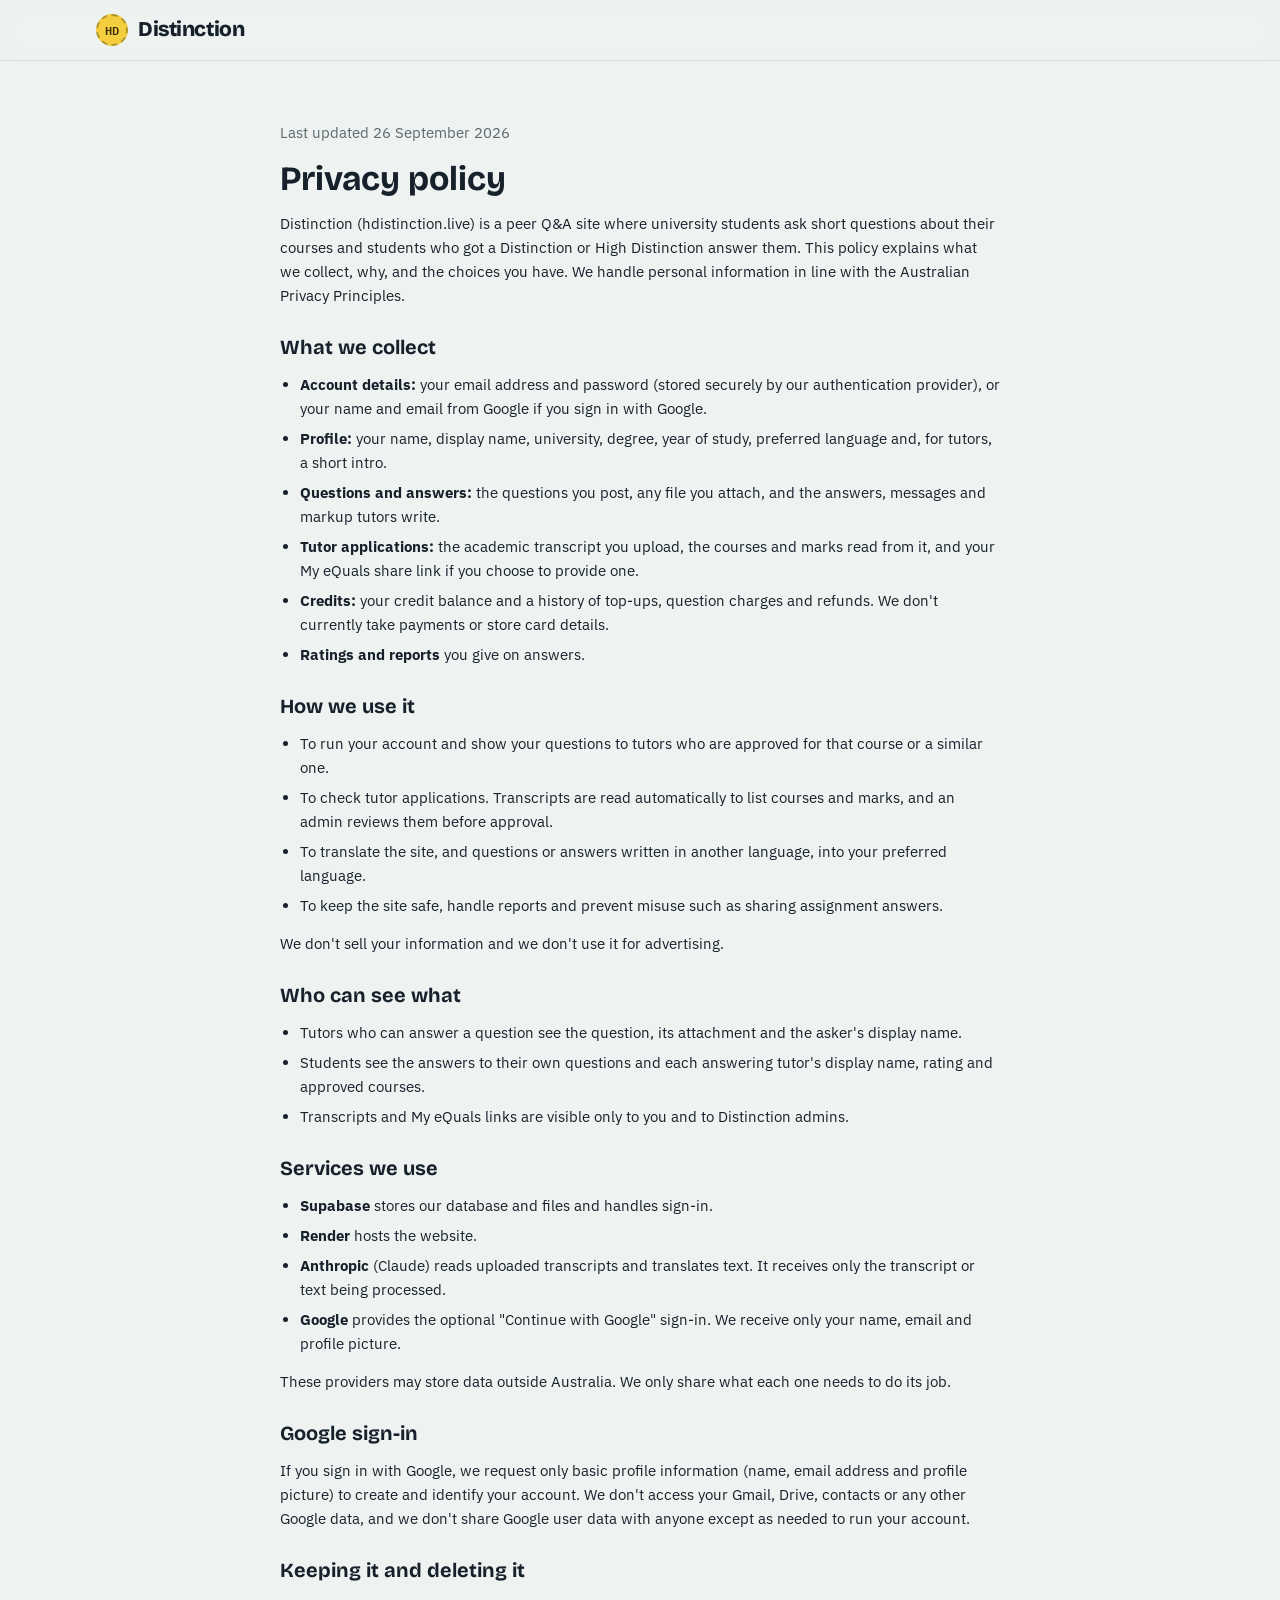
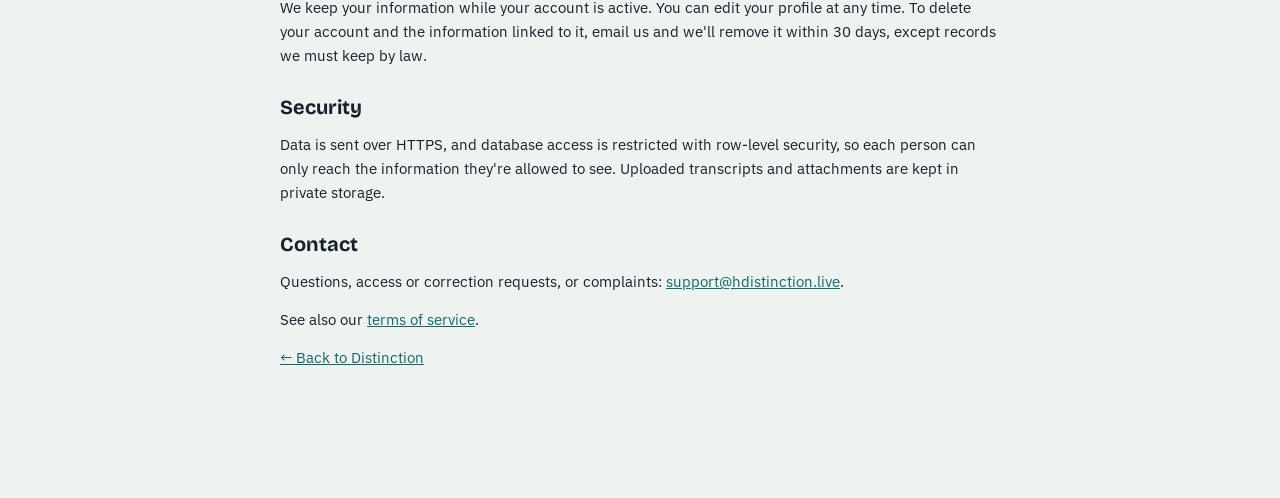
==== commit 4b2f839f: "Add terms of service page and footer link Co-Authored-By: Claude Opus 5.5 <noreply@anthropic.com> Cl" ====
--- a/privacy.html
+++ b/privacy.html
@@ -72,6 +72,7 @@
   <h2>Contact</h2>
   <p>Questions, access or correction requests, or complaints: <a href="mailto:support@hdistinction.live">support@hdistinction.live</a>.</p>
 
+  <p>See also our <a href="terms.html">terms of service</a>.</p>
   <p><a href="/">← Back to Distinction</a></p>
 </article>
 </main>
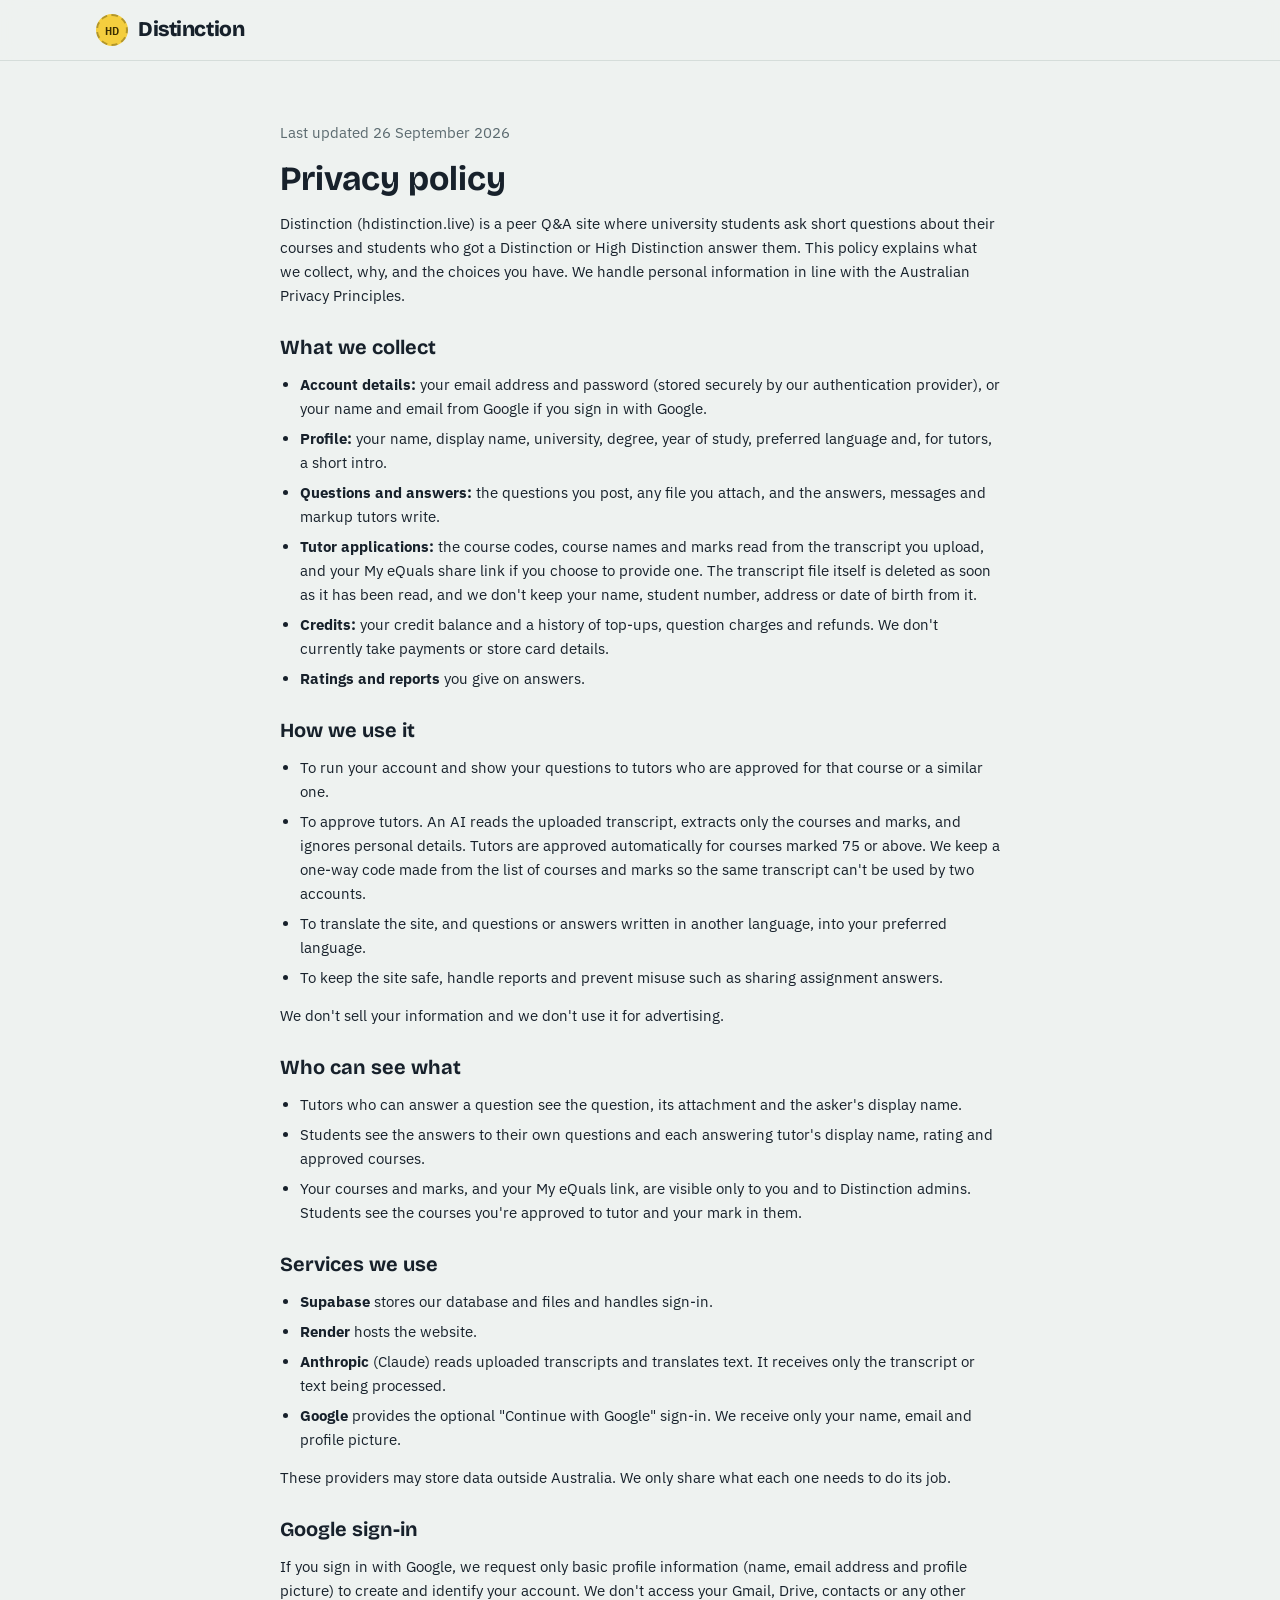
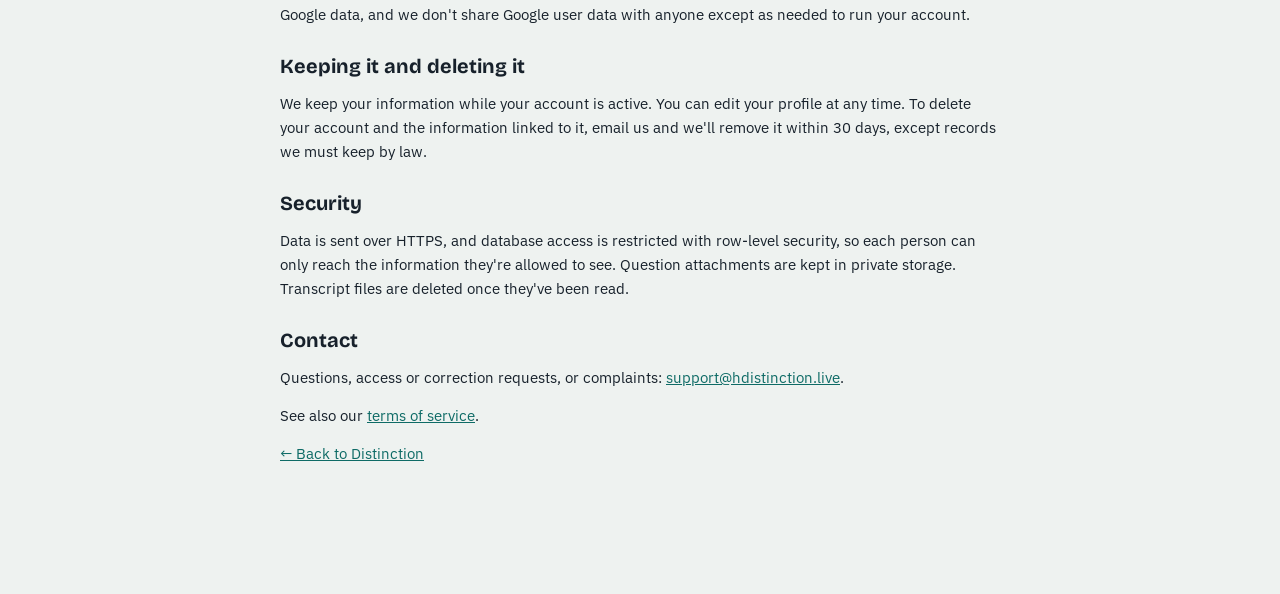
==== commit 282de6e8: "Instant tutor approval from the AI scan, no personal details kept, one transcript per person - Scann" ====
--- a/privacy.html
+++ b/privacy.html
@@ -30,7 +30,7 @@
     <li><b>Account details:</b> your email address and password (stored securely by our authentication provider), or your name and email from Google if you sign in with Google.</li>
     <li><b>Profile:</b> your name, display name, university, degree, year of study, preferred language and, for tutors, a short intro.</li>
     <li><b>Questions and answers:</b> the questions you post, any file you attach, and the answers, messages and markup tutors write.</li>
-    <li><b>Tutor applications:</b> the academic transcript you upload, the courses and marks read from it, and your My eQuals share link if you choose to provide one.</li>
+    <li><b>Tutor applications:</b> the course codes, course names and marks read from the transcript you upload, and your My eQuals share link if you choose to provide one. The transcript file itself is deleted as soon as it has been read, and we don't keep your name, student number, address or date of birth from it.</li>
     <li><b>Credits:</b> your credit balance and a history of top-ups, question charges and refunds. We don't currently take payments or store card details.</li>
     <li><b>Ratings and reports</b> you give on answers.</li>
   </ul>
@@ -38,7 +38,7 @@
   <h2>How we use it</h2>
   <ul>
     <li>To run your account and show your questions to tutors who are approved for that course or a similar one.</li>
-    <li>To check tutor applications. Transcripts are read automatically to list courses and marks, and an admin reviews them before approval.</li>
+    <li>To approve tutors. An AI reads the uploaded transcript, extracts only the courses and marks, and ignores personal details. Tutors are approved automatically for courses marked 75 or above. We keep a one-way code made from the list of courses and marks so the same transcript can't be used by two accounts.</li>
     <li>To translate the site, and questions or answers written in another language, into your preferred language.</li>
     <li>To keep the site safe, handle reports and prevent misuse such as sharing assignment answers.</li>
   </ul>
@@ -48,7 +48,7 @@
   <ul>
     <li>Tutors who can answer a question see the question, its attachment and the asker's display name.</li>
     <li>Students see the answers to their own questions and each answering tutor's display name, rating and approved courses.</li>
-    <li>Transcripts and My eQuals links are visible only to you and to Distinction admins.</li>
+    <li>Your courses and marks, and your My eQuals link, are visible only to you and to Distinction admins. Students see the courses you're approved to tutor and your mark in them.</li>
   </ul>
 
   <h2>Services we use</h2>
@@ -67,7 +67,7 @@
   <p>We keep your information while your account is active. You can edit your profile at any time. To delete your account and the information linked to it, email us and we'll remove it within 30 days, except records we must keep by law.</p>
 
   <h2>Security</h2>
-  <p>Data is sent over HTTPS, and database access is restricted with row-level security, so each person can only reach the information they're allowed to see. Uploaded transcripts and attachments are kept in private storage.</p>
+  <p>Data is sent over HTTPS, and database access is restricted with row-level security, so each person can only reach the information they're allowed to see. Question attachments are kept in private storage. Transcript files are deleted once they've been read.</p>
 
   <h2>Contact</h2>
   <p>Questions, access or correction requests, or complaints: <a href="mailto:support@hdistinction.live">support@hdistinction.live</a>.</p>
--- a/styles.css
+++ b/styles.css
@@ -237,6 +237,9 @@
 .foot{border-top:1px solid var(--line);padding-block:22px}
 .foot .wrap{display:flex;justify-content:space-between;align-items:center;gap:12px;flex-wrap:wrap}
 .foot-line{font-family:var(--display);font-weight:700;font-size:18px;letter-spacing:-.01em}
+.foot-links{display:flex;gap:16px;font-size:13px}
+.foot-links a{color:var(--muted);text-decoration:none}
+.foot-links a:hover{color:var(--ink);text-decoration:underline}
 /* compact composer */
 .panel.composer{gap:12px;padding:18px}
 .composer .field{gap:5px}
@@ -523,3 +526,39 @@
 .stack-note{display:grid}
 .stack-note>span{grid-area:1/1}
 .stack-note>span[hidden-note]{visibility:hidden}
+
+/* Refresh buttons */
+.refresh{display:inline-flex;align-items:center;gap:6px}
+.refresh.busy svg{animation:sp .7s linear infinite}
+.upd{font-size:12px}
+@media (prefers-reduced-motion:reduce){.refresh.busy svg{animation:none}}
+
+/* Answer previews on My questions */
+.ans-preview{display:flex;flex-direction:column;gap:6px;border-top:1px dashed var(--line);padding-top:10px}
+.ap{display:flex;gap:8px;font-size:13px;line-height:1.4;min-width:0}
+.ap b{flex:none;font-weight:600}
+.ap span{color:var(--muted);overflow:hidden;display:-webkit-box;-webkit-line-clamp:2;-webkit-box-orient:vertical}
+.q-open{font-size:13px;font-weight:600;color:var(--accent)}
+
+/* AI transcript scan */
+.ai-note{display:flex;gap:10px;align-items:flex-start;font-size:14px;padding:10px 12px;border-radius:10px;background:color-mix(in srgb,var(--accent) 9%,var(--surface));border:1px solid color-mix(in srgb,var(--accent) 25%,var(--line))}
+.ai-spark{color:var(--accent);font-size:15px;line-height:1.3}
+.scan{display:flex;gap:20px;align-items:center;padding:18px;border:1px solid color-mix(in srgb,var(--accent) 30%,var(--line));border-radius:12px;background:var(--surface)}
+.scan-doc{position:relative;flex:none;width:92px;height:118px;border:1px solid var(--line);border-radius:6px;background:var(--surface-2);padding:12px 10px;display:flex;flex-direction:column;gap:7px;overflow:hidden}
+.scan-doc i{display:block;height:5px;border-radius:3px;background:color-mix(in srgb,var(--ink) 18%,transparent)}
+.scan-beam{position:absolute;left:0;right:0;height:26px;top:-26px;background:linear-gradient(180deg,transparent,color-mix(in srgb,var(--accent) 35%,transparent) 70%,var(--accent) 100%);animation:beam 1.8s ease-in-out infinite}
+@keyframes beam{0%{top:-26px}50%{top:100%}100%{top:-26px}}
+.scan-body{flex:1;min-width:0;display:flex;flex-direction:column;gap:10px}
+.scan-title{font-family:var(--display);font-weight:700;font-size:17px}
+.scan-steps{list-style:none;margin:0;padding:0;display:flex;flex-direction:column;gap:5px;font-size:14px}
+.scan-steps li{color:var(--muted);padding-left:22px;position:relative;opacity:.55;transition:opacity .3s}
+.scan-steps li::before{content:"";position:absolute;left:2px;top:4px;width:10px;height:10px;border-radius:50%;border:1.5px solid currentColor}
+.scan-steps li.active{opacity:1;color:var(--ink);font-weight:500}
+.scan-steps li.active::before{border-color:var(--accent);border-right-color:transparent;animation:sp .8s linear infinite}
+.scan-steps li.done{opacity:1}
+.scan-steps li.done::before{content:"\2713";border:0;color:var(--accent);font-weight:700;font-size:13px;top:-1px;left:1px;width:auto;height:auto}
+.scan-bar{height:6px;border-radius:99px;background:var(--surface-2);overflow:hidden}
+.scan-bar i{display:block;height:100%;width:0;background:var(--accent);border-radius:99px;transition:width .3s linear}
+@media (max-width:520px){.scan{flex-direction:column;align-items:stretch}.scan-doc{align-self:center}}
+@media (prefers-reduced-motion:reduce){.scan-beam,.scan-steps li.active::before{animation:none}}
+.ai-note.privacy{background:var(--surface-2);border-color:var(--line)}
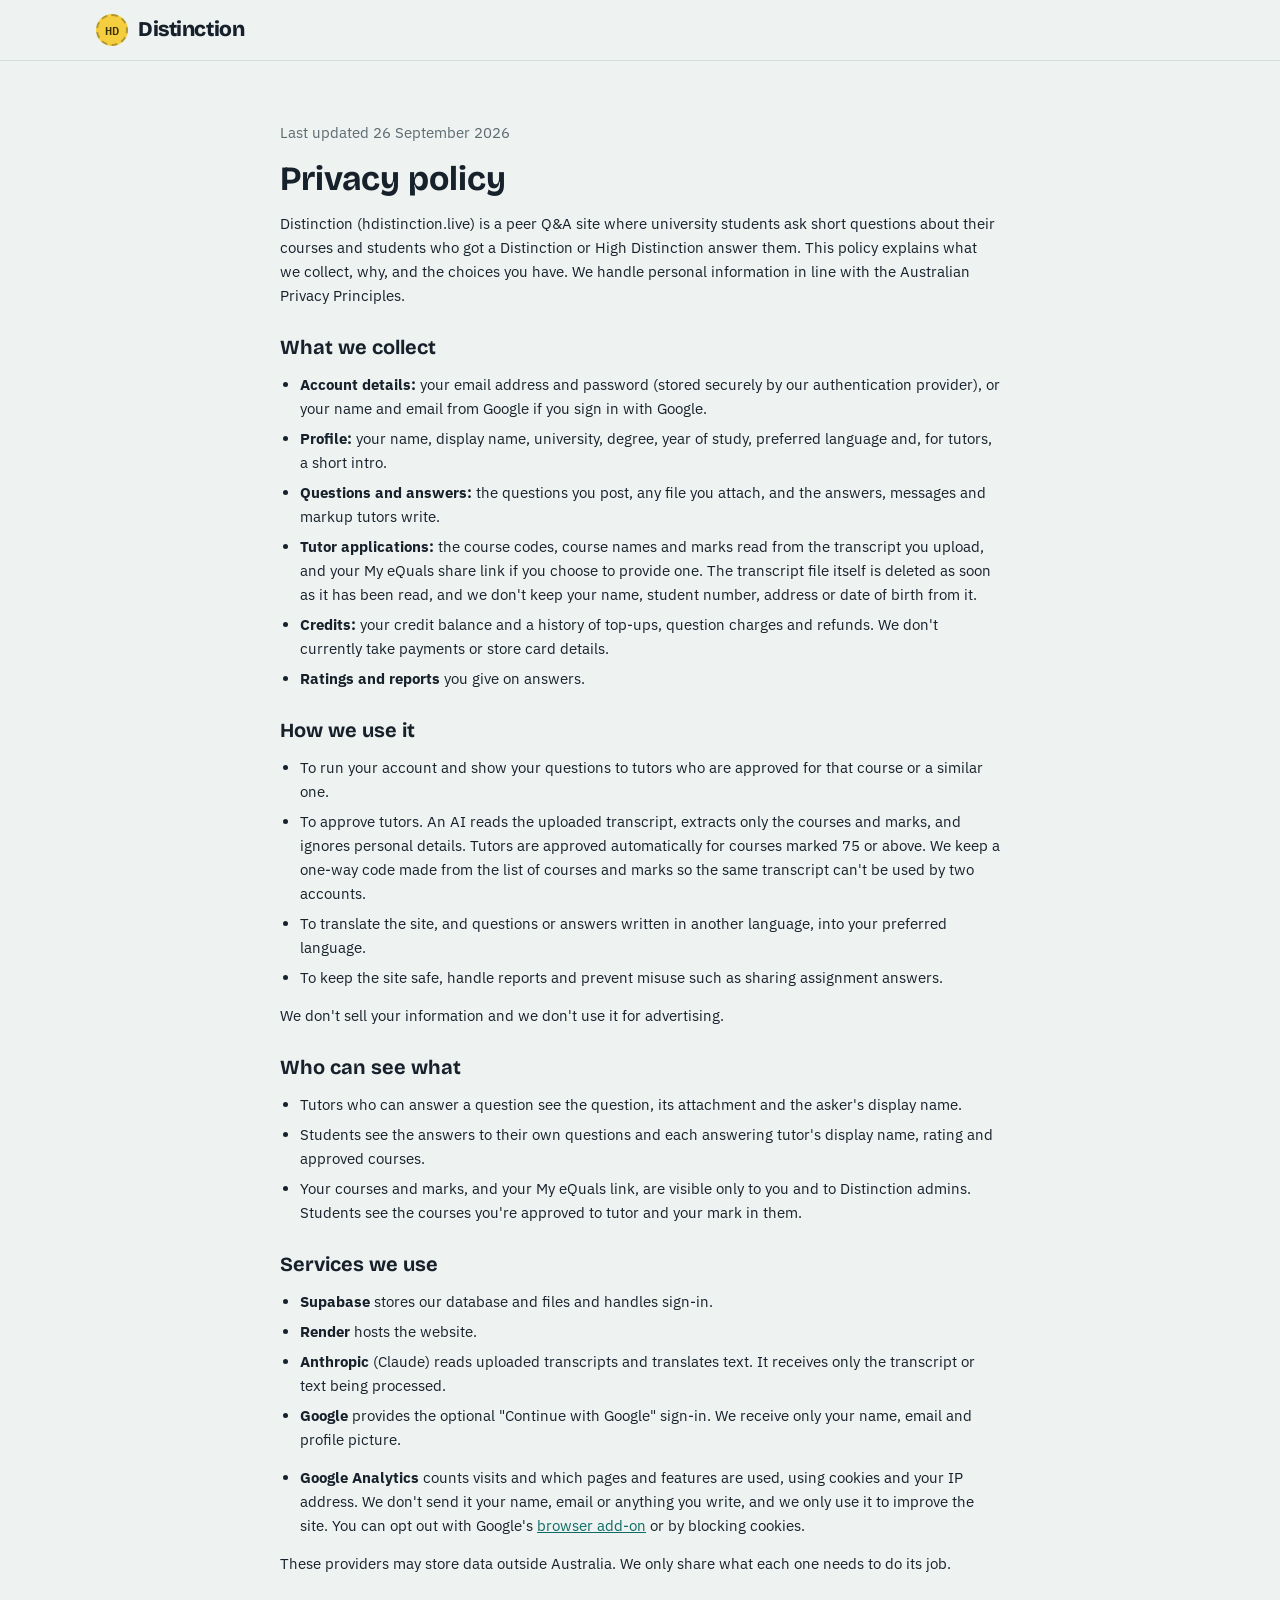
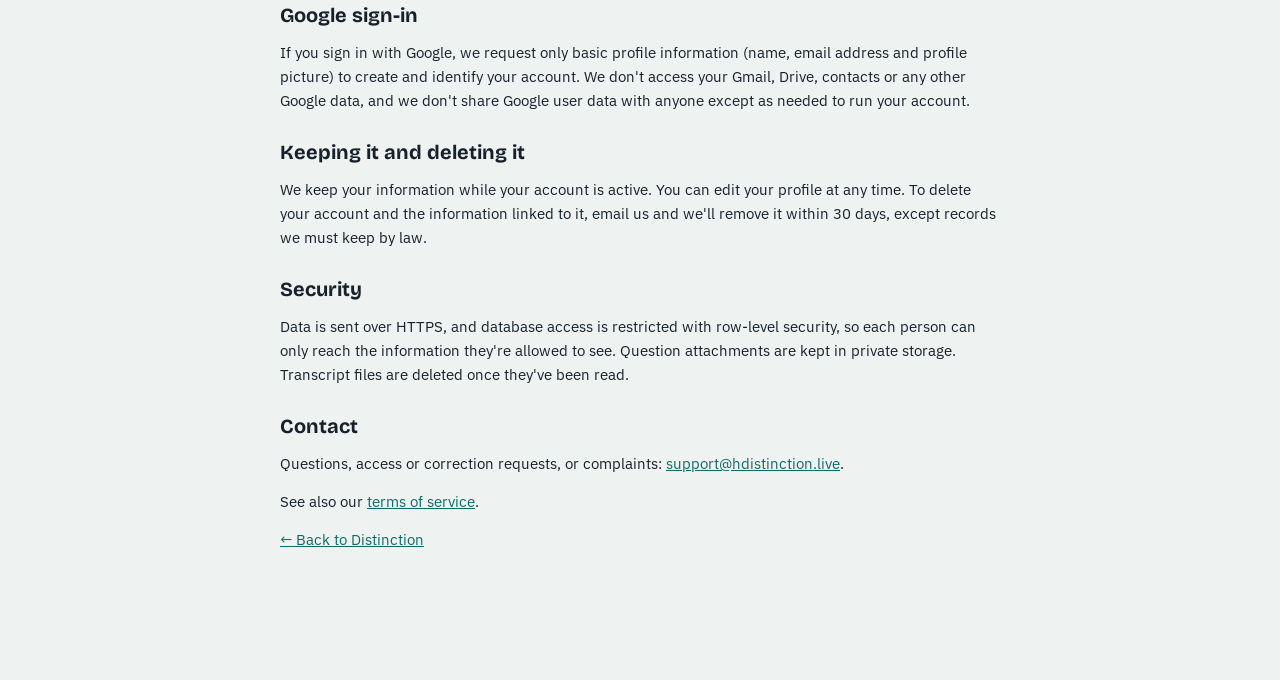
==== commit 5d0d2bb2: "Google Analytics (G-4YWTSVV2HT): page views per route and key events Tracks sign_up, post_question, " ====
--- a/privacy.html
+++ b/privacy.html
@@ -5,6 +5,9 @@
 <meta name="viewport" content="width=device-width,initial-scale=1,viewport-fit=cover">
 <title>Privacy policy · Distinction</title>
 <meta name="description" content="How Distinction collects, uses and protects your information.">
+<!-- Google Analytics -->
+<script async src="https://www.googletagmanager.com/gtag/js?id=G-4YWTSVV2HT"></script>
+<script>window.dataLayer=window.dataLayer||[];function gtag(){dataLayer.push(arguments);}gtag("js",new Date());gtag("config","G-4YWTSVV2HT");</script>
 <link rel="preconnect" href="https://fonts.googleapis.com">
 <link rel="preconnect" href="https://fonts.gstatic.com" crossorigin>
 <link rel="stylesheet" href="https://fonts.googleapis.com/css2?family=Bricolage+Grotesque:opsz,wght@12..96,500;12..96,700;12..96,800&family=IBM+Plex+Sans:wght@400;500;600&family=IBM+Plex+Mono:wght@400;500;600&display=swap">
@@ -58,6 +61,7 @@
     <li><b>Anthropic</b> (Claude) reads uploaded transcripts and translates text. It receives only the transcript or text being processed.</li>
     <li><b>Google</b> provides the optional "Continue with Google" sign-in. We receive only your name, email and profile picture.</li>
   </ul>
+  <ul><li><b>Google Analytics</b> counts visits and which pages and features are used, using cookies and your IP address. We don't send it your name, email or anything you write, and we only use it to improve the site. You can opt out with Google's <a href="https://tools.google.com/dlpage/gaoptout" target="_blank" rel="noopener noreferrer">browser add-on</a> or by blocking cookies.</li></ul>
   <p>These providers may store data outside Australia. We only share what each one needs to do its job.</p>
 
   <h2>Google sign-in</h2>
--- a/styles.css
+++ b/styles.css
@@ -562,3 +562,34 @@
 @media (max-width:520px){.scan{flex-direction:column;align-items:stretch}.scan-doc{align-self:center}}
 @media (prefers-reduced-motion:reduce){.scan-beam,.scan-steps li.active::before{animation:none}}
 .ai-note.privacy{background:var(--surface-2);border-color:var(--line)}
+.claim-clock{font-family:var(--mono);font-size:13px;font-weight:600;padding:3px 9px;border-radius:999px;background:var(--surface-2);color:var(--ink)}
+.claim-clock.low{background:color-mix(in srgb,#d9534f 18%,var(--surface));color:#b3261e}
+.claim-clock.over{font-family:var(--body);font-weight:500;color:var(--muted)}
+.nocopy,.nocopy *{-webkit-user-select:none;user-select:none;-webkit-touch-callout:none}
+.ai-banner{display:flex;align-items:center;justify-content:space-between;gap:12px}
+
+/* Homepage FAQ */
+.faq{max-width:760px;width:100%;margin:8px auto 0;display:flex;flex-direction:column;gap:8px}
+.faq h2{font-size:26px;margin-bottom:6px}
+.faq-item{border:1px solid var(--line);border-radius:12px;background:var(--surface);padding:0 16px}
+.faq-item summary{cursor:pointer;list-style:none;padding:14px 28px 14px 0;font-weight:600;font-size:15px;position:relative}
+.faq-item summary::-webkit-details-marker{display:none}
+.faq-item summary::after{content:"+";position:absolute;right:0;top:50%;transform:translateY(-50%);font-size:20px;font-weight:400;color:var(--muted);transition:transform .2s}
+.faq-item[open] summary::after{transform:translateY(-50%) rotate(45deg)}
+.faq-item p{margin:0 0 14px;font-size:14px;line-height:1.6;color:var(--muted)}
+.faq-item summary:focus-visible{outline:2px solid var(--accent);outline-offset:2px;border-radius:6px}
+.tutor-tips{border:1px solid color-mix(in srgb,var(--accent) 28%,var(--line));background:color-mix(in srgb,var(--accent) 7%,var(--surface));border-radius:12px;padding:12px 14px;font-size:14px}
+.tutor-tips ul{margin:6px 0 0;padding-left:18px;display:flex;flex-direction:column;gap:4px}
+.withdraw{display:flex;align-items:center;justify-content:space-between;gap:12px;flex-wrap:wrap;border-top:1px solid color-mix(in srgb,currentColor 20%,transparent);padding-top:12px;margin-top:4px;width:100%}
+.withdraw .btn{background:var(--surface);color:var(--ink)}
+.lang-btn{display:inline-flex;align-items:center;gap:4px;border:1px solid var(--line);background:var(--surface);color:var(--muted);border-radius:999px;padding:6px 10px;font-size:13px;font-weight:500;cursor:pointer;white-space:nowrap}
+.lang-btn:hover{color:var(--ink);border-color:color-mix(in srgb,var(--accent) 40%,var(--line))}
+.lang-btn .on{color:var(--ink);font-weight:700}
+.lang-btn .sep{opacity:.5}
+.lang-btn svg{margin-right:2px}
+
+/* Rotating homepage headline: every line sits in the same grid cell, so the layout never jumps */
+.rotor{display:grid}
+.rotor .rot{grid-area:1/1;opacity:0;transform:translateY(8px);transition:opacity .5s ease,transform .5s ease;pointer-events:none}
+.rotor .rot.on{opacity:1;transform:none;pointer-events:auto}
+@media (prefers-reduced-motion:reduce){.rotor .rot{transition:none}}
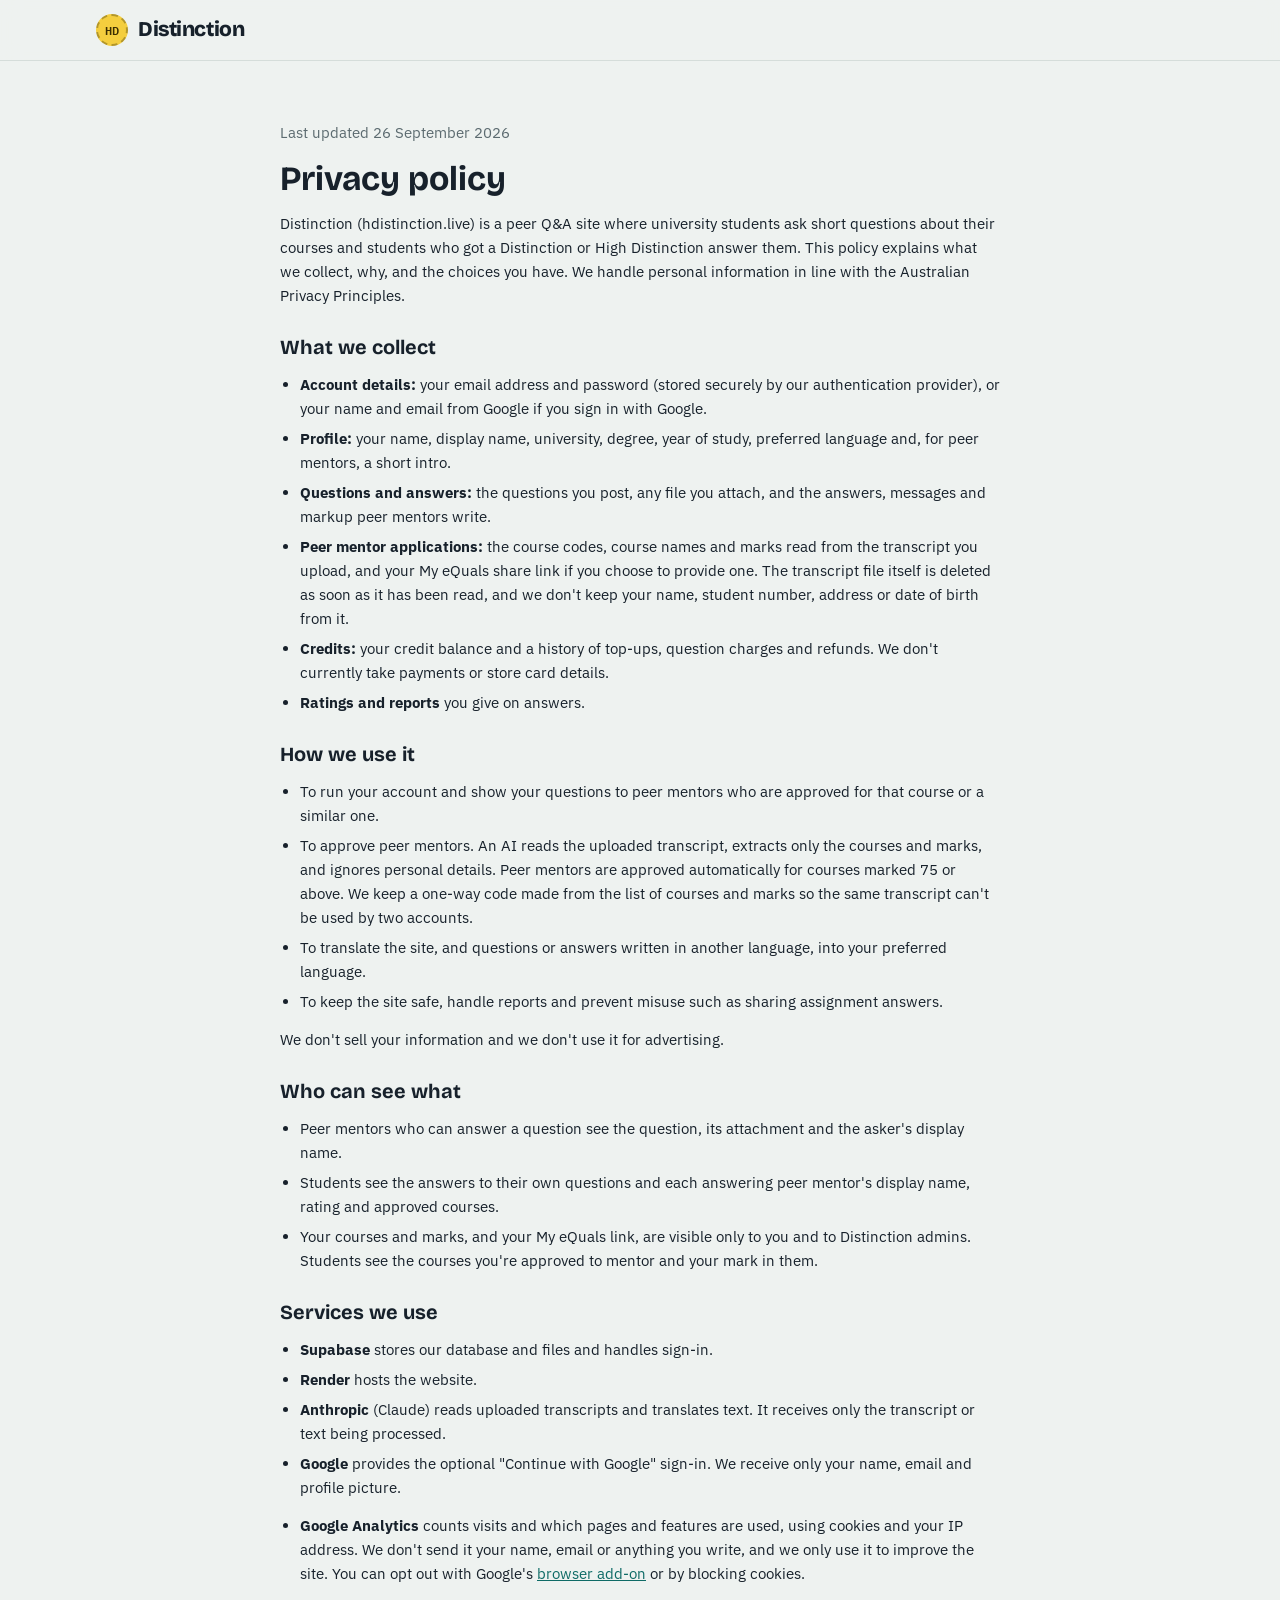
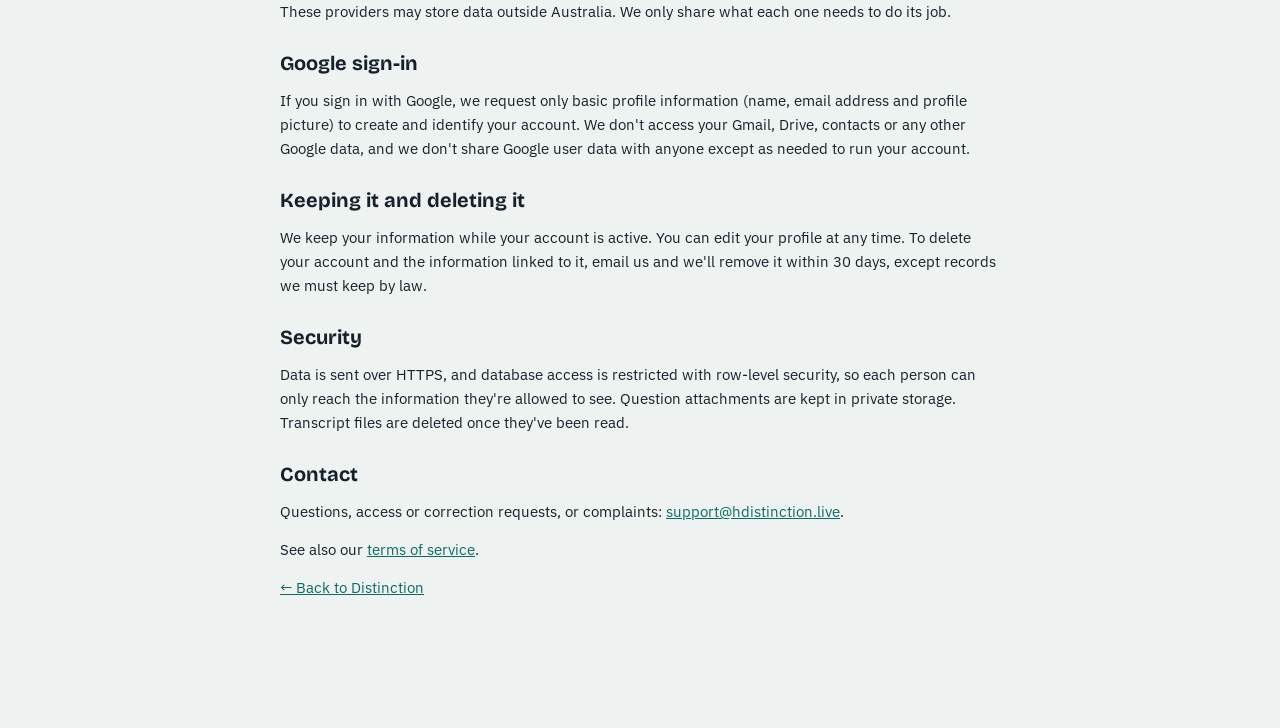
==== commit a2630e42: "Rename tutors to peer mentors in user-facing text Co-Authored-By: Claude Opus 5.5 <noreply@anthropic" ====
--- a/privacy.html
+++ b/privacy.html
@@ -31,17 +31,17 @@
   <h2>What we collect</h2>
   <ul>
     <li><b>Account details:</b> your email address and password (stored securely by our authentication provider), or your name and email from Google if you sign in with Google.</li>
-    <li><b>Profile:</b> your name, display name, university, degree, year of study, preferred language and, for tutors, a short intro.</li>
-    <li><b>Questions and answers:</b> the questions you post, any file you attach, and the answers, messages and markup tutors write.</li>
-    <li><b>Tutor applications:</b> the course codes, course names and marks read from the transcript you upload, and your My eQuals share link if you choose to provide one. The transcript file itself is deleted as soon as it has been read, and we don't keep your name, student number, address or date of birth from it.</li>
+    <li><b>Profile:</b> your name, display name, university, degree, year of study, preferred language and, for peer mentors, a short intro.</li>
+    <li><b>Questions and answers:</b> the questions you post, any file you attach, and the answers, messages and markup peer mentors write.</li>
+    <li><b>Peer mentor applications:</b> the course codes, course names and marks read from the transcript you upload, and your My eQuals share link if you choose to provide one. The transcript file itself is deleted as soon as it has been read, and we don't keep your name, student number, address or date of birth from it.</li>
     <li><b>Credits:</b> your credit balance and a history of top-ups, question charges and refunds. We don't currently take payments or store card details.</li>
     <li><b>Ratings and reports</b> you give on answers.</li>
   </ul>
 
   <h2>How we use it</h2>
   <ul>
-    <li>To run your account and show your questions to tutors who are approved for that course or a similar one.</li>
-    <li>To approve tutors. An AI reads the uploaded transcript, extracts only the courses and marks, and ignores personal details. Tutors are approved automatically for courses marked 75 or above. We keep a one-way code made from the list of courses and marks so the same transcript can't be used by two accounts.</li>
+    <li>To run your account and show your questions to peer mentors who are approved for that course or a similar one.</li>
+    <li>To approve peer mentors. An AI reads the uploaded transcript, extracts only the courses and marks, and ignores personal details. Peer mentors are approved automatically for courses marked 75 or above. We keep a one-way code made from the list of courses and marks so the same transcript can't be used by two accounts.</li>
     <li>To translate the site, and questions or answers written in another language, into your preferred language.</li>
     <li>To keep the site safe, handle reports and prevent misuse such as sharing assignment answers.</li>
   </ul>
@@ -49,9 +49,9 @@
 
   <h2>Who can see what</h2>
   <ul>
-    <li>Tutors who can answer a question see the question, its attachment and the asker's display name.</li>
-    <li>Students see the answers to their own questions and each answering tutor's display name, rating and approved courses.</li>
-    <li>Your courses and marks, and your My eQuals link, are visible only to you and to Distinction admins. Students see the courses you're approved to tutor and your mark in them.</li>
+    <li>Peer mentors who can answer a question see the question, its attachment and the asker's display name.</li>
+    <li>Students see the answers to their own questions and each answering peer mentor's display name, rating and approved courses.</li>
+    <li>Your courses and marks, and your My eQuals link, are visible only to you and to Distinction admins. Students see the courses you're approved to mentor and your mark in them.</li>
   </ul>
 
   <h2>Services we use</h2>
--- a/styles.css
+++ b/styles.css
@@ -593,3 +593,17 @@
 .rotor .rot{grid-area:1/1;opacity:0;transform:translateY(8px);transition:opacity .5s ease,transform .5s ease;pointer-events:none}
 .rotor .rot.on{opacity:1;transform:none;pointer-events:auto}
 @media (prefers-reduced-motion:reduce){.rotor .rot{transition:none}}
+.review-bubbles{max-height:40vh;overflow:auto;padding:4px 2px}
+.page.mode-none{cursor:default}
+.my-answers-link{display:flex;justify-content:space-between;align-items:center;gap:12px;padding:12px 14px;border:1px solid var(--line);border-radius:12px;background:var(--surface);text-decoration:none;color:var(--ink);font-size:14px}
+.my-answers-link:hover{border-color:color-mix(in srgb,var(--accent) 45%,var(--line))}
+.my-answers-link>span:last-child{color:var(--accent);font-weight:600}
+.review-line{display:flex;gap:8px;align-items:center;font-size:13px;color:var(--muted)}
+.more-toggle{border:1px dashed var(--line);border-radius:10px;padding:10px 12px;font-size:13.5px;background:var(--surface)}
+.simchip.related{border-style:dotted;color:var(--muted)}
+.free-q{display:flex;gap:8px;align-items:flex-start;font-size:13.5px;padding:10px 12px;border-radius:10px;background:color-mix(in srgb,var(--hd) 22%,var(--surface));border:1px solid color-mix(in srgb,var(--hd) 45%,var(--line))}
+.now-hiring{display:inline-flex;align-items:center;gap:8px;flex-wrap:wrap;font-size:13.5px;padding:7px 12px;border-radius:999px;background:var(--surface);border:1px solid color-mix(in srgb,var(--accent) 35%,var(--line));color:var(--ink);text-decoration:none;margin-bottom:12px}
+.now-hiring:hover{border-color:var(--accent)}
+.now-hiring b{color:var(--accent)}
+.hiring-tag{display:inline-flex;align-items:center;gap:6px;font-size:12px;font-weight:600;color:var(--accent);background:color-mix(in srgb,var(--accent) 10%,var(--surface));border:1px solid color-mix(in srgb,var(--accent) 30%,var(--line));border-radius:999px;padding:3px 10px}
+.tutors-panel{border-color:color-mix(in srgb,var(--accent) 35%,var(--line))}
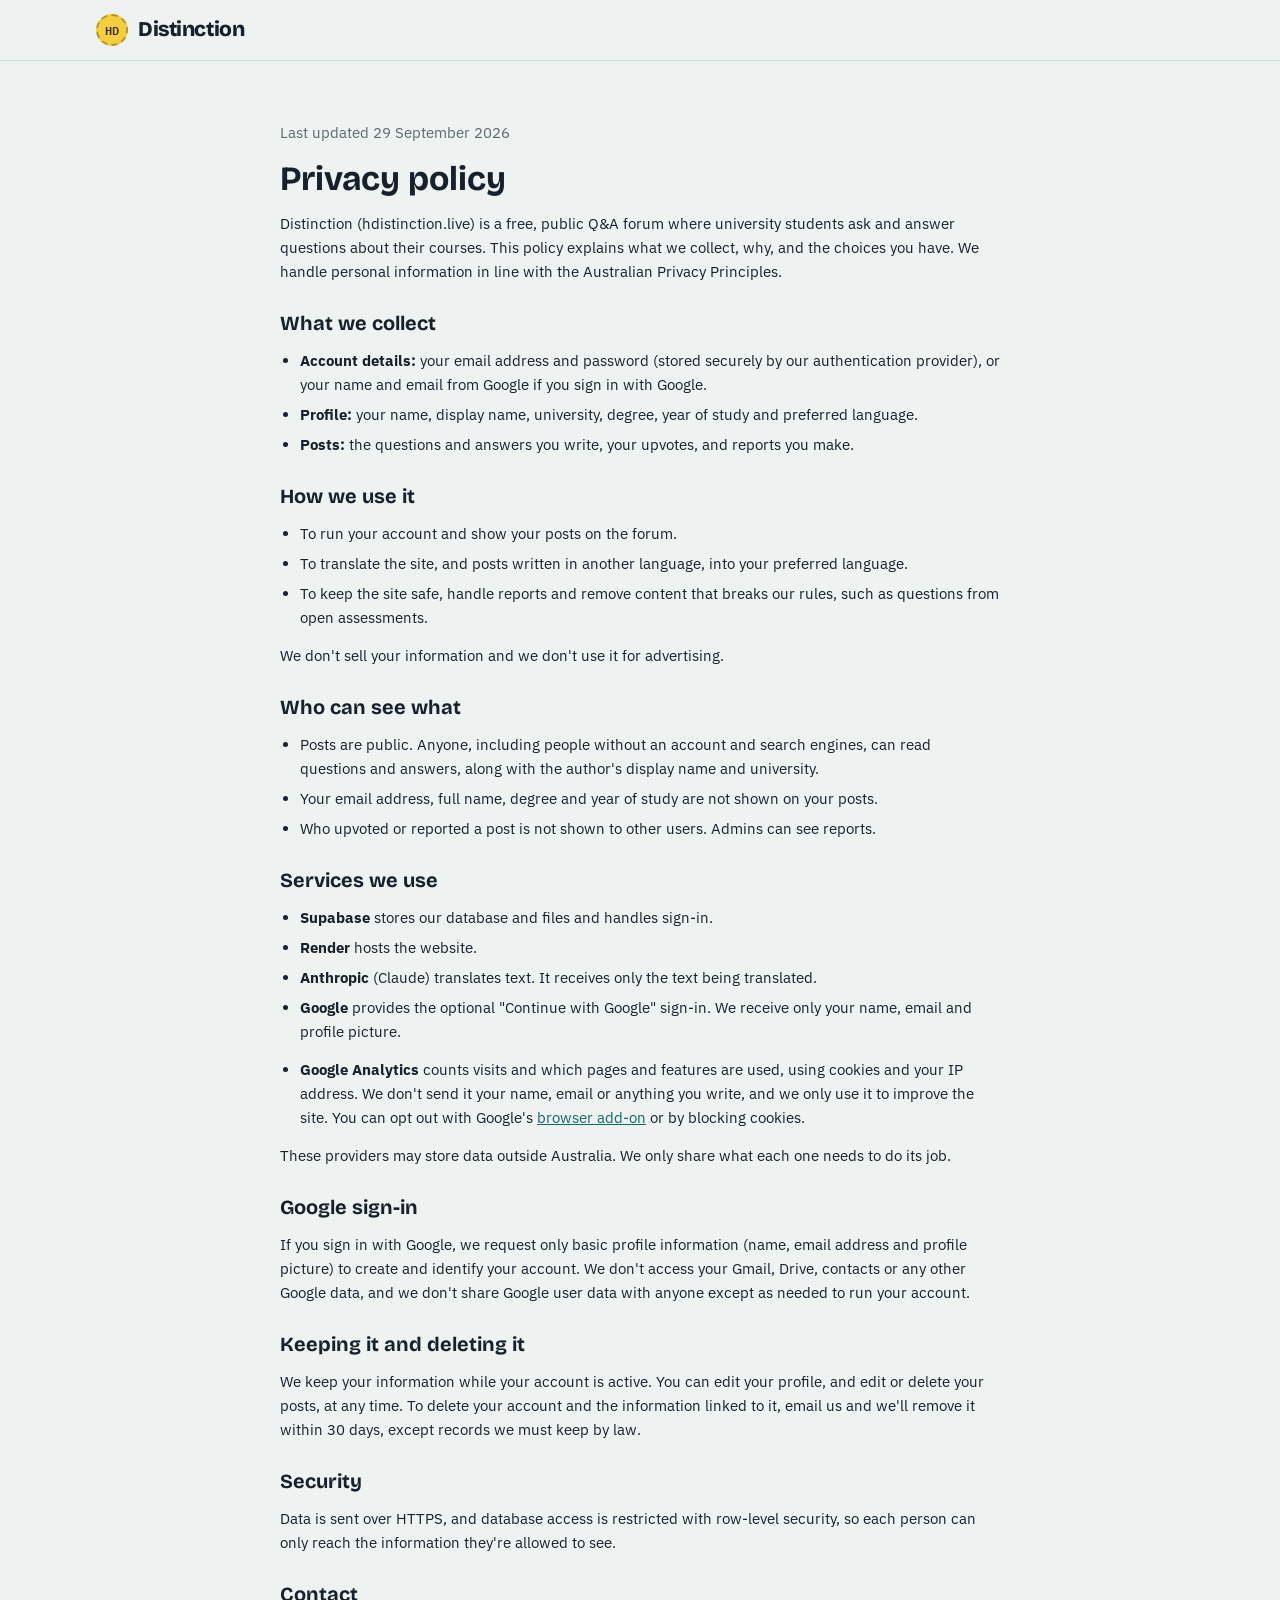
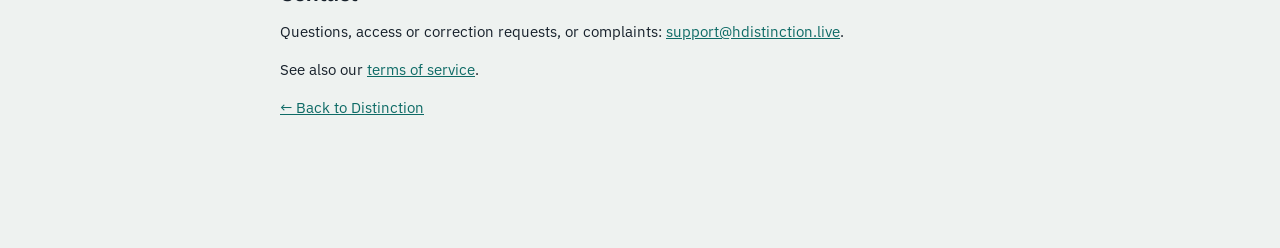
==== commit 825a28d2: "Turn Distinction into a free, open Q&A forum Anyone can browse and search questions by uni and cours" ====
--- a/privacy.html
+++ b/privacy.html
@@ -24,41 +24,37 @@
 <header class="top"><div class="wrap"><a class="brand" href="/"><span class="seal">HD</span>Distinction</a></div></header>
 <main class="wrap">
 <article class="legal">
-  <p class="muted">Last updated 26 September 2026</p>
+  <p class="muted">Last updated 29 September 2026</p>
   <h1>Privacy policy</h1>
-  <p>Distinction (hdistinction.live) is a peer Q&amp;A site where university students ask short questions about their courses and students who got a Distinction or High Distinction answer them. This policy explains what we collect, why, and the choices you have. We handle personal information in line with the Australian Privacy Principles.</p>
+  <p>Distinction (hdistinction.live) is a free, public Q&amp;A forum where university students ask and answer questions about their courses. This policy explains what we collect, why, and the choices you have. We handle personal information in line with the Australian Privacy Principles.</p>
 
   <h2>What we collect</h2>
   <ul>
     <li><b>Account details:</b> your email address and password (stored securely by our authentication provider), or your name and email from Google if you sign in with Google.</li>
-    <li><b>Profile:</b> your name, display name, university, degree, year of study, preferred language and, for peer mentors, a short intro.</li>
-    <li><b>Questions and answers:</b> the questions you post, any file you attach, and the answers, messages and markup peer mentors write.</li>
-    <li><b>Peer mentor applications:</b> the course codes, course names and marks read from the transcript you upload, and your My eQuals share link if you choose to provide one. The transcript file itself is deleted as soon as it has been read, and we don't keep your name, student number, address or date of birth from it.</li>
-    <li><b>Credits:</b> your credit balance and a history of top-ups, question charges and refunds. We don't currently take payments or store card details.</li>
-    <li><b>Ratings and reports</b> you give on answers.</li>
+    <li><b>Profile:</b> your name, display name, university, degree, year of study and preferred language.</li>
+    <li><b>Posts:</b> the questions and answers you write, your upvotes, and reports you make.</li>
   </ul>
 
   <h2>How we use it</h2>
   <ul>
-    <li>To run your account and show your questions to peer mentors who are approved for that course or a similar one.</li>
-    <li>To approve peer mentors. An AI reads the uploaded transcript, extracts only the courses and marks, and ignores personal details. Peer mentors are approved automatically for courses marked 75 or above. We keep a one-way code made from the list of courses and marks so the same transcript can't be used by two accounts.</li>
-    <li>To translate the site, and questions or answers written in another language, into your preferred language.</li>
-    <li>To keep the site safe, handle reports and prevent misuse such as sharing assignment answers.</li>
+    <li>To run your account and show your posts on the forum.</li>
+    <li>To translate the site, and posts written in another language, into your preferred language.</li>
+    <li>To keep the site safe, handle reports and remove content that breaks our rules, such as questions from open assessments.</li>
   </ul>
   <p>We don't sell your information and we don't use it for advertising.</p>
 
   <h2>Who can see what</h2>
   <ul>
-    <li>Peer mentors who can answer a question see the question, its attachment and the asker's display name.</li>
-    <li>Students see the answers to their own questions and each answering peer mentor's display name, rating and approved courses.</li>
-    <li>Your courses and marks, and your My eQuals link, are visible only to you and to Distinction admins. Students see the courses you're approved to mentor and your mark in them.</li>
+    <li>Posts are public. Anyone, including people without an account and search engines, can read questions and answers, along with the author's display name and university.</li>
+    <li>Your email address, full name, degree and year of study are not shown on your posts.</li>
+    <li>Who upvoted or reported a post is not shown to other users. Admins can see reports.</li>
   </ul>
 
   <h2>Services we use</h2>
   <ul>
     <li><b>Supabase</b> stores our database and files and handles sign-in.</li>
     <li><b>Render</b> hosts the website.</li>
-    <li><b>Anthropic</b> (Claude) reads uploaded transcripts and translates text. It receives only the transcript or text being processed.</li>
+    <li><b>Anthropic</b> (Claude) translates text. It receives only the text being translated.</li>
     <li><b>Google</b> provides the optional "Continue with Google" sign-in. We receive only your name, email and profile picture.</li>
   </ul>
   <ul><li><b>Google Analytics</b> counts visits and which pages and features are used, using cookies and your IP address. We don't send it your name, email or anything you write, and we only use it to improve the site. You can opt out with Google's <a href="https://tools.google.com/dlpage/gaoptout" target="_blank" rel="noopener noreferrer">browser add-on</a> or by blocking cookies.</li></ul>
@@ -68,10 +64,10 @@
   <p>If you sign in with Google, we request only basic profile information (name, email address and profile picture) to create and identify your account. We don't access your Gmail, Drive, contacts or any other Google data, and we don't share Google user data with anyone except as needed to run your account.</p>
 
   <h2>Keeping it and deleting it</h2>
-  <p>We keep your information while your account is active. You can edit your profile at any time. To delete your account and the information linked to it, email us and we'll remove it within 30 days, except records we must keep by law.</p>
+  <p>We keep your information while your account is active. You can edit your profile, and edit or delete your posts, at any time. To delete your account and the information linked to it, email us and we'll remove it within 30 days, except records we must keep by law.</p>
 
   <h2>Security</h2>
-  <p>Data is sent over HTTPS, and database access is restricted with row-level security, so each person can only reach the information they're allowed to see. Question attachments are kept in private storage. Transcript files are deleted once they've been read.</p>
+  <p>Data is sent over HTTPS, and database access is restricted with row-level security, so each person can only reach the information they're allowed to see. </p>
 
   <h2>Contact</h2>
   <p>Questions, access or correction requests, or complaints: <a href="mailto:support@hdistinction.live">support@hdistinction.live</a>.</p>
--- a/styles.css
+++ b/styles.css
@@ -607,3 +607,77 @@
 .now-hiring b{color:var(--accent)}
 .hiring-tag{display:inline-flex;align-items:center;gap:6px;font-size:12px;font-weight:600;color:var(--accent);background:color-mix(in srgb,var(--accent) 10%,var(--surface));border:1px solid color-mix(in srgb,var(--accent) 30%,var(--line));border-radius:999px;padding:3px 10px}
 .tutors-panel{border-color:color-mix(in srgb,var(--accent) 35%,var(--line))}
+
+/* ---------------- forum ---------------- */
+.sr-only{position:absolute;width:1px;height:1px;padding:0;margin:-1px;overflow:hidden;clip:rect(0,0,0,0);white-space:nowrap;border:0}
+.forum{gap:20px}
+.forum-hero{display:flex;flex-direction:column;gap:12px;max-width:720px;padding-top:8px}
+.forum-hero h1{font-size:clamp(32px,4.6vw,50px);font-weight:800;letter-spacing:-.03em}
+.forum-hero h1 em{font-style:normal;background:linear-gradient(transparent 62%,var(--hd) 62%);padding-inline:2px}
+.forum-hero .muted{max-width:56ch}
+.filters{display:grid;grid-template-columns:minmax(0,2fr) minmax(0,1.2fr) minmax(0,1fr) auto;gap:10px;align-items:center;background:var(--surface);border:1px solid var(--line);border-radius:14px;padding:12px}
+.search-box{display:flex;align-items:center;gap:8px;border:1px solid var(--line);border-radius:10px;padding:0 12px;background:var(--surface-2);color:var(--muted);min-height:42px}
+.search-box:focus-within{border-color:var(--accent)}
+.search-box input{border:0;background:transparent;outline:0;flex:1;min-width:0;padding:10px 0;color:var(--ink)}
+.f-sel{min-width:0}
+.forum-layout{display:grid;grid-template-columns:minmax(0,1fr) 300px;gap:20px;align-items:start}
+.forum-title{font-size:28px}
+.sorts{max-width:440px;flex:1}
+.post-card{display:flex;gap:16px;background:var(--surface);border:1px solid var(--line);border-radius:14px;padding:14px 16px;text-decoration:none;color:inherit}
+.post-card:hover{border-color:var(--accent)}
+.pc-stats{display:flex;flex-direction:column;gap:6px;min-width:64px;font-size:12px;color:var(--muted);text-align:center}
+.pc-stats span{display:flex;flex-direction:column;border-radius:8px;padding:4px 6px}
+.pc-stats b{font-size:17px;color:var(--ink);font-family:var(--display)}
+.pc-ans.has{box-shadow:inset 0 0 0 1px var(--accent)}
+.pc-ans.has b{color:var(--accent)}
+.pc-ans.done{background:var(--accent);color:var(--accent-ink)}
+.pc-ans.done b{color:var(--accent-ink)}
+.pc-main{display:flex;flex-direction:column;gap:6px;min-width:0;flex:1}
+.pc-tags{display:flex;gap:6px;align-items:center;flex-wrap:wrap}
+.pc-tags a{text-decoration:none}
+.pc-title{font-size:17px;font-family:var(--body);font-weight:600;line-height:1.35;overflow-wrap:anywhere}
+.pc-snip{font-size:14px;color:var(--muted);overflow-wrap:anywhere}
+.pc-meta{font-size:13px;color:var(--muted)}
+.best-chip{font-size:12px;font-weight:700;color:var(--good);background:color-mix(in srgb,var(--good) 14%,transparent);border-radius:999px;padding:2px 9px}
+.forum-side{position:sticky;top:84px}
+.side-list,.side-rules{padding:16px;gap:10px}
+.side-list h3,.side-rules h3{font-size:16px}
+.side-list ul{list-style:none;margin:0;padding:0;display:flex;flex-direction:column;max-height:420px;overflow:auto}
+.side-list a{display:grid;grid-template-columns:minmax(0,1fr) auto;grid-template-areas:"name n" "sub n";column-gap:8px;padding:7px 8px;border-radius:8px;text-decoration:none;color:var(--ink);font-size:14px}
+.side-list a>span:first-child{grid-area:name;overflow:hidden;text-overflow:ellipsis;white-space:nowrap}
+.side-list a b{grid-area:n;align-self:center;font-size:12px;color:var(--muted);font-weight:600}
+.side-list .side-sub{grid-area:sub;font-size:12px;color:var(--muted);overflow:hidden;text-overflow:ellipsis;white-space:nowrap}
+.side-list a:hover,.side-list a[aria-current="page"]{background:var(--accent-soft)}
+.side-rules ul{margin:0;padding-left:18px;display:flex;flex-direction:column;gap:6px;font-size:13px;color:var(--muted)}
+.post-page{display:flex;flex-direction:column;gap:16px}
+.back-link{font-size:14px;text-decoration:none;color:var(--muted)}
+.back-link:hover{color:var(--accent)}
+.post-full{gap:12px}
+.post-title{font-size:clamp(24px,3vw,30px);overflow-wrap:anywhere}
+.post-body{white-space:pre-wrap;overflow-wrap:anywhere;font-size:15px;line-height:1.6}
+.post-body a{color:var(--accent)}
+.post-actions,.reply-foot{display:flex;align-items:center;gap:12px;flex-wrap:wrap}
+.tools{display:flex;gap:12px;flex-wrap:wrap;margin-left:auto}
+.link-btn{background:none;border:0;padding:4px 0;color:var(--muted);font-size:13px;font-weight:500;cursor:pointer}
+.link-btn:hover{color:var(--ink);text-decoration:underline}
+.link-btn.strong{color:var(--good);font-weight:600}
+.link-btn.danger{color:var(--danger)}
+.vote-btn{display:inline-flex;align-items:center;gap:6px;border:1px solid var(--line);background:var(--surface-2);border-radius:999px;padding:4px 12px;cursor:pointer;color:var(--muted);font-size:14px}
+.vote-btn b{color:var(--ink)}
+.vote-btn:hover:not(:disabled){border-color:var(--accent);color:var(--accent)}
+.vote-btn.on{background:var(--accent);border-color:var(--accent);color:var(--accent-ink)}
+.vote-btn.on b{color:var(--accent-ink)}
+.vote-btn:disabled{cursor:default;opacity:.7}
+.ans-count{font-size:20px;margin-top:4px}
+.reply{background:var(--surface);border:1px solid var(--line);border-radius:14px;padding:16px;display:flex;flex-direction:column;gap:10px;align-items:flex-start}
+.reply>.post-body,.reply>.reply-foot{align-self:stretch}
+.reply.best{border-color:var(--good);box-shadow:inset 3px 0 0 var(--good)}
+.reply.removed{opacity:.7}
+.composer-box{gap:10px}
+.composer-box h3{font-size:18px}
+.composer-box textarea{min-height:130px}
+.rules-box{background:var(--surface-2);border:1px solid var(--line);border-radius:10px;padding:12px 14px;font-size:14px}
+.rules-box ul{margin:6px 0 0;padding-left:18px;display:flex;flex-direction:column;gap:4px;color:var(--muted)}
+.field small{display:flex;justify-content:space-between;gap:8px}
+@media (max-width:900px){.forum-layout{grid-template-columns:minmax(0,1fr)}.forum-side{position:static}.filters{grid-template-columns:minmax(0,1fr) minmax(0,1fr)}.search-box{grid-column:1/-1}.filters .btn{grid-column:1/-1}}
+@media (max-width:520px){.filters{grid-template-columns:minmax(0,1fr)}.post-card{gap:10px;padding:12px}.pc-stats{min-width:52px}.sorts span{padding:8px 4px;font-size:13px}.tools{margin-left:0}}
